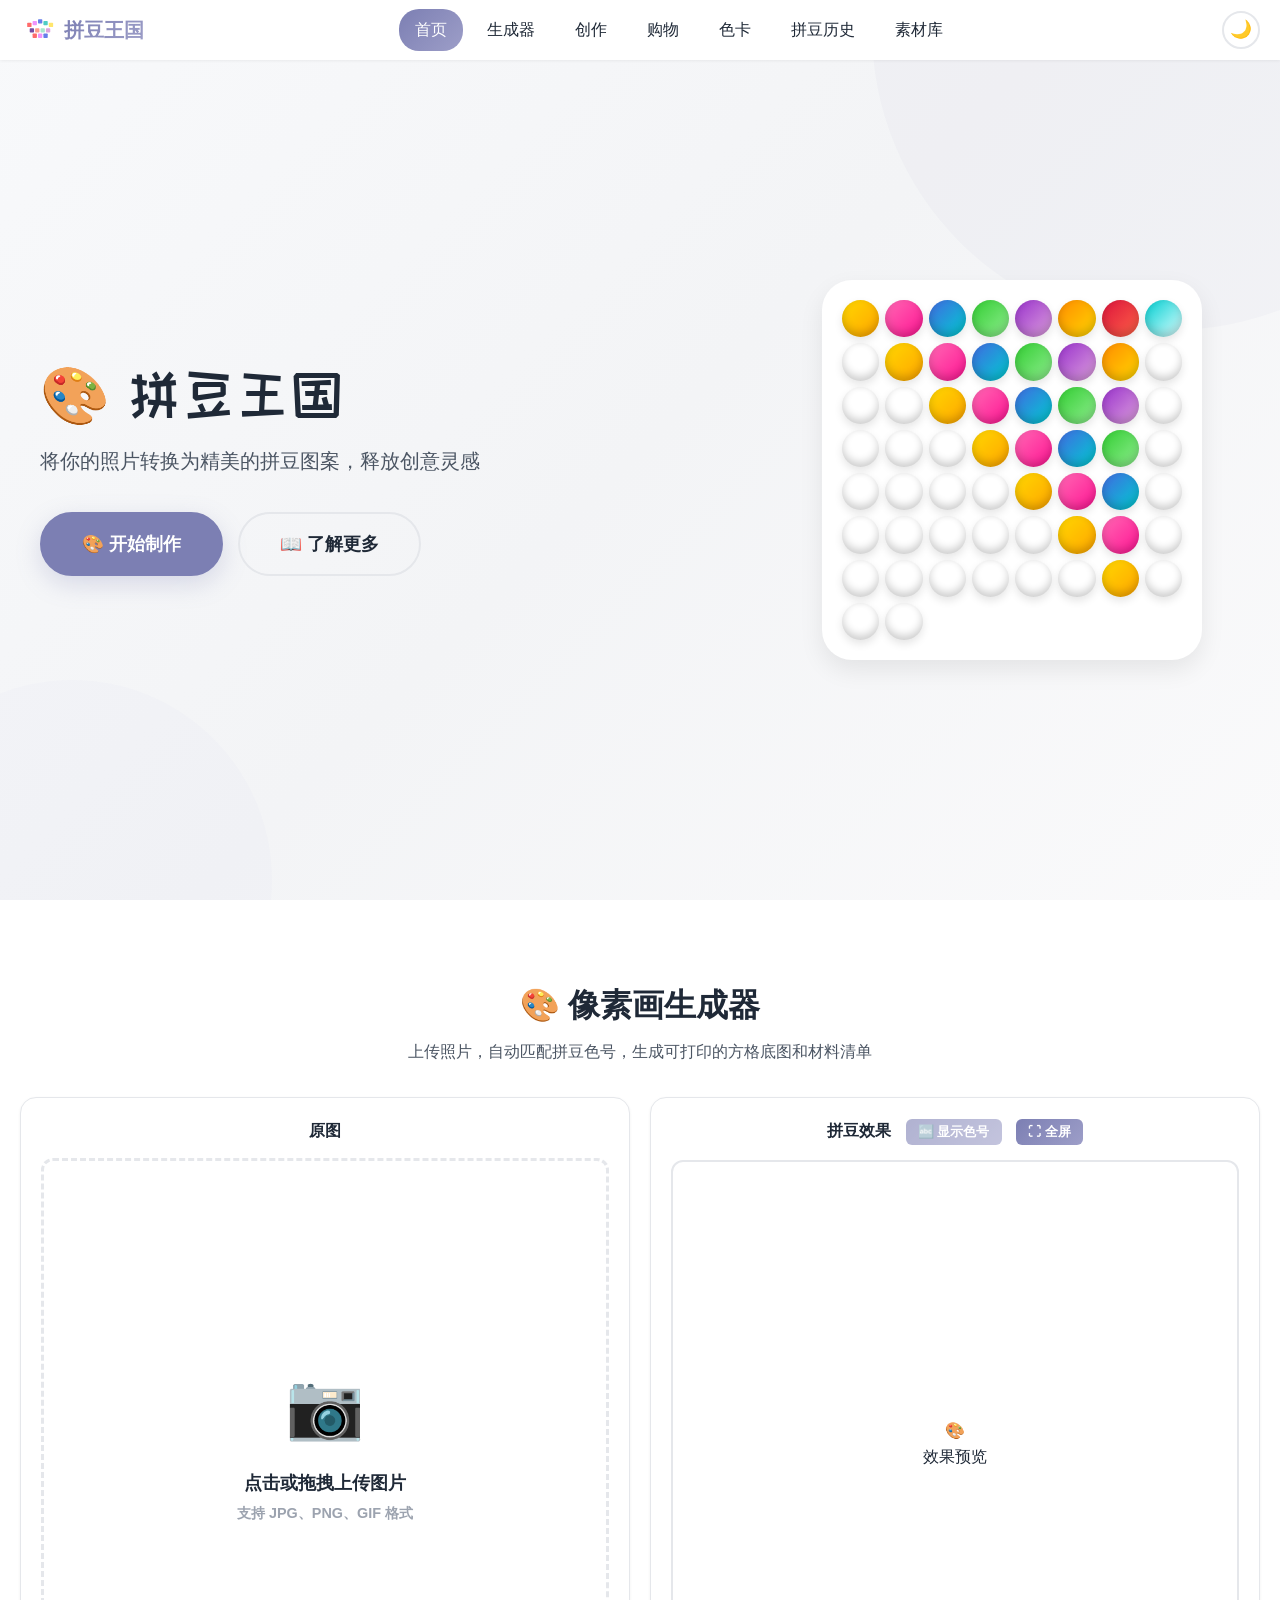
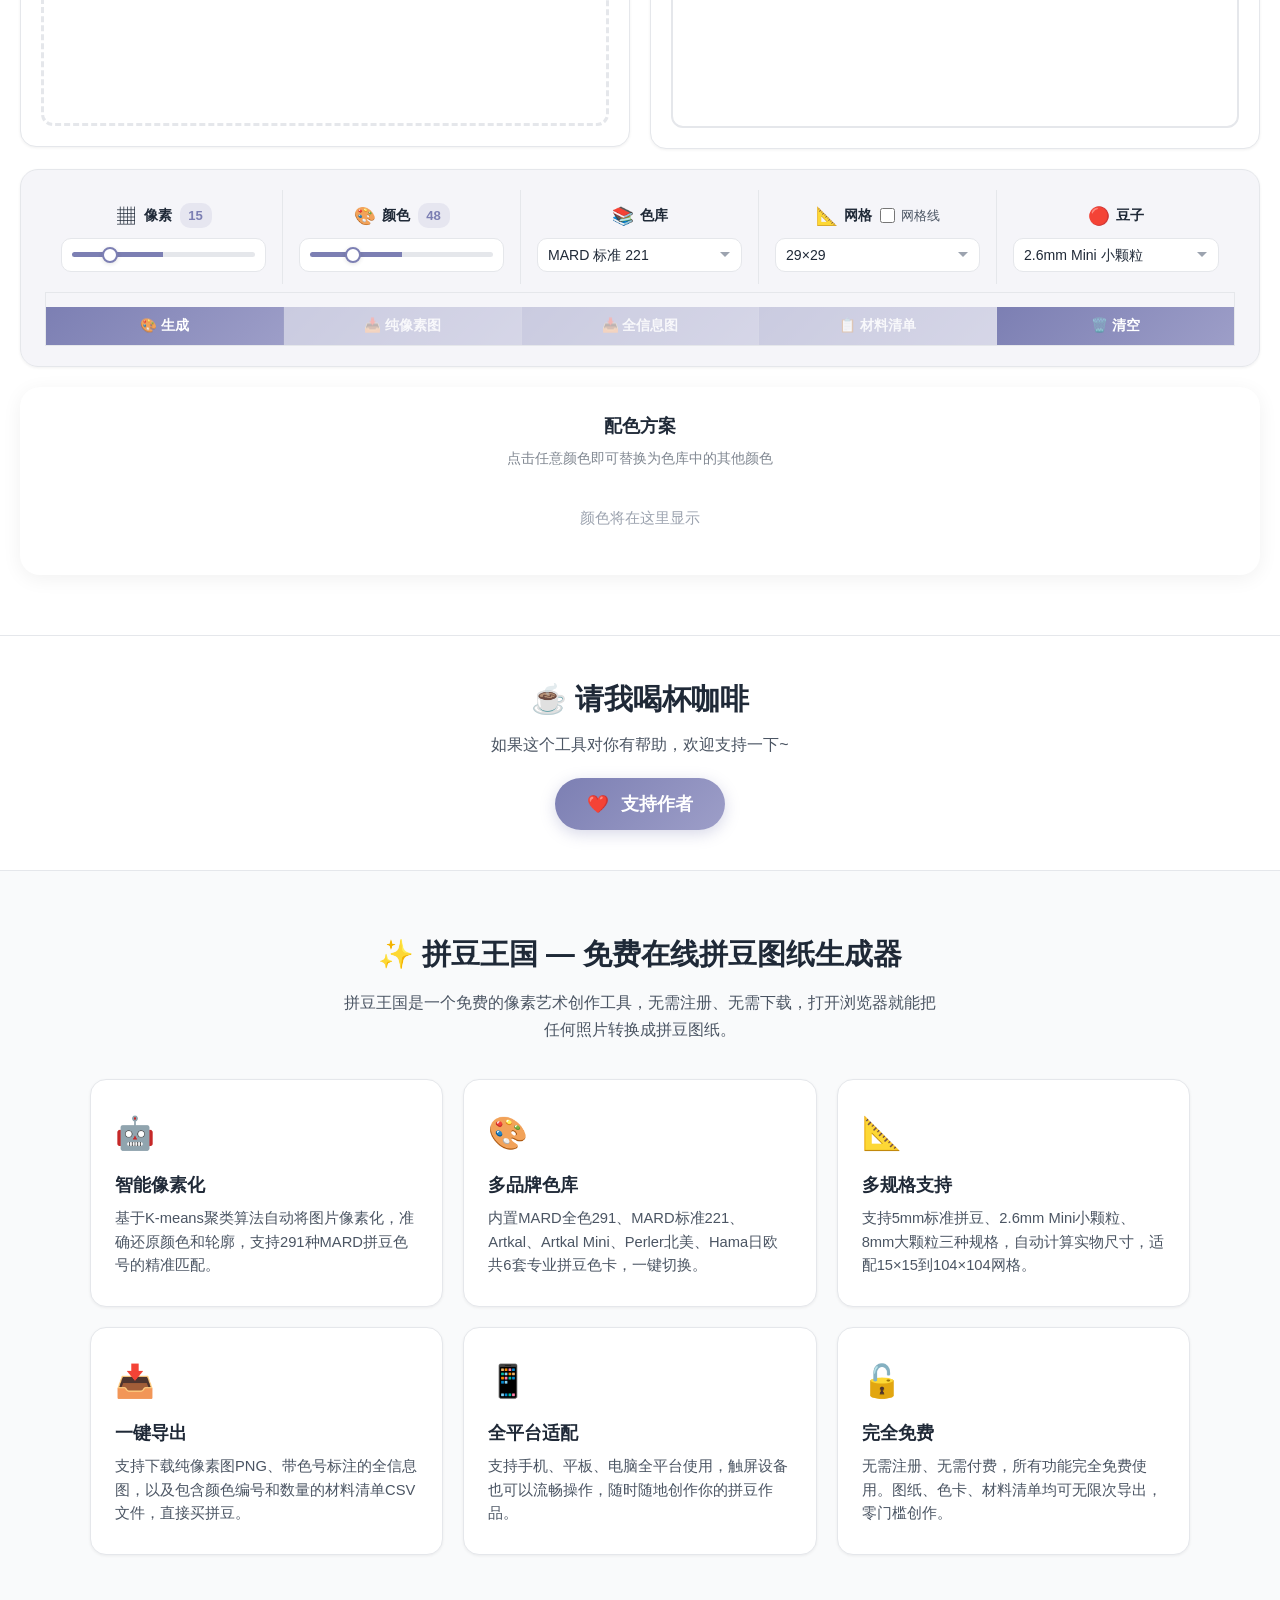
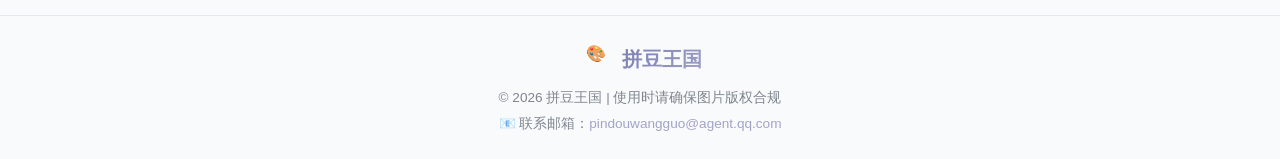
==== index.html @ 6c62b872 "fix: iOS 12 Safari兼容 - opacity 0.001 + aspect-ratio兜底优化" ====
<!DOCTYPE html>
<html lang="zh-CN">
<head>
    <meta charset="UTF-8">
    <meta name="viewport" content="width=device-width, initial-scale=1.0">
    
    <!-- SEO 基础标签 -->
    <title>拼豆王国 - 免费在线拼豆图纸生成器 | 照片转像素画 | 拼豆色卡匹配</title>
    <meta name="description" content="拼豆王国是免费的在线拼豆图纸生成工具，支持照片转像素画、图片像素化处理、MARD/Artkal/Perler/Hama多品牌色卡智能匹配、方格底图导出、材料清单CSV下载。无需注册，打开即用。">
    <meta name="keywords" content="拼豆, 拼豆图纸, 拼豆生成器, 照片转拼豆, 图片像素化, 像素画生成器, 像素艺术, perler beads, 拼豆色卡, 方格底图, 拼豆材料清单, 拼豆制作, 拼豆图案, 熨斗豆, 融合豆, MARD拼豆, Artkal, Hama, 在线像素画工具, 免费拼豆软件, 十字绣图纸生成, 马赛克图片处理">
    <meta name="author" content="拼豆王国">
    <meta name="robots" content="index, follow, max-image-preview:large, max-snippet:-1">
    <meta name="language" content="Chinese">
    <meta name="baidu-site-verification" content="">

    <!-- 移动端优化 -->
    <meta name="format-detection" content="telephone=no">
    <meta name="apple-mobile-web-app-capable" content="yes">
    <meta name="apple-mobile-web-app-title" content="拼豆王国">
    
    <!-- 主题色 -->
    <meta name="theme-color" content="#7C7FB3">

    <!-- DNS 预解析 & 预连接 —— 提速外部资源 -->
    <link rel="dns-prefetch" href="//hm.baidu.com">
    <link rel="preconnect" href="https://hm.baidu.com" crossorigin>
    
    <!-- 多语言标注 -->
    <link rel="alternate" hreflang="zh-CN" href="https://pindou.skin/">
    <link rel="alternate" hreflang="x-default" href="https://pindou.skin/">

    <!-- Sitemap -->
    <link rel="sitemap" type="application/xml" href="/sitemap.xml">
    
    <!-- 规范链接 -->
    <link rel="canonical" href="https://pindou.skin/">
    
    <!-- 网站图标 -->
    <link rel="shortcut icon" href="logo.svg" type="image/svg+xml">
    <link rel="icon" href="logo.svg" type="image/svg+xml">
    <link rel="apple-touch-icon" href="logo.svg">
    
    <!-- Open Graph 社交分享 -->
    <meta property="og:type" content="website">
    <meta property="og:title" content="拼豆王国 - 免费在线拼豆图纸生成器 | 照片转像素画">
    <meta property="og:description" content="上传照片自动匹配拼豆色号，生成方格底图和材料清单。支持MARD、Artkal、Perler、Hama多品牌色卡，完全免费。">
    <meta property="og:url" content="https://pindou.skin/">
    <meta property="og:site_name" content="拼豆王国">
    <meta property="og:locale" content="zh_CN">

    <!-- Twitter Card -->
    <meta name="twitter:card" content="summary_large_image">
    <meta name="twitter:title" content="拼豆王国 - 免费在线拼豆图纸生成器 | 照片转像素画">
    <meta name="twitter:description" content="上传照片自动匹配拼豆色号，生成方格底图和材料清单。支持MARD、Artkal、Perler、Hama多品牌色卡，完全免费。">
    
    <!-- 结构化数据 -->
    <script type="application/ld+json">
    {
        "@context": "https://schema.org",
        "@type": "WebApplication",
        "name": "拼豆王国",
        "description": "免费的像素艺术创作平台，支持图片上传、智能像素化处理、拼豆颜色调色板、方格底图生成。",
        "url": "https://pindou.skin/",
        "applicationCategory": "DesignApplication",
        "operatingSystem": "Any",
        "offers": {
            "@type": "Offer",
            "price": "0",
            "priceCurrency": "CNY"
        },
        "author": {
            "@type": "Organization",
            "name": "拼豆王国"
        },
        "featureList": [
            "智能图片像素化处理",
            "291色MARD拼豆色卡匹配",
            "方格底图一键生成",
            "多品牌色库支持（MARD、Artkal、Perler、Hama）",
            "材料清单CSV导出",
            "5mm / 2.6mm / 8mm 三种拼豆规格"
        ]
    }
    </script>
    <script type="application/ld+json">
    {
        "@context": "https://schema.org",
        "@type": "FAQPage",
        "mainEntity": [
            {
                "@type": "Question",
                "name": "拼豆是什么？",
                "acceptedAnswer": {
                    "@type": "Answer",
                    "text": "拼豆（Perler Beads）是一种创意手工玩具，将彩色塑料珠在模板上排列成图案，用熨斗加热使其融化粘合，冷却后即可完成作品。"
                }
            },
            {
                "@type": "Question",
                "name": "如何把照片转成拼豆图纸？",
                "acceptedAnswer": {
                    "@type": "Answer",
                    "text": "在拼豆王国上传你的图片，选择像素大小和颜色数量，系统会自动将图片像素化，并匹配到最接近的拼豆色号，生成可打印的方格底图和材料清单。"
                }
            },
            {
                "@type": "Question",
                "name": "支持哪些拼豆品牌？",
                "acceptedAnswer": {
                    "@type": "Answer",
                    "text": "拼豆王国支持 MARD 全色291、MARD 标准221、Artkal 色卡、Artkal Mini 小颗豆、Perler 北美色卡、Hama 日欧色卡共6套色库。"
                }
            },
            {
                "@type": "Question",
                "name": "拼豆王国收费吗？",
                "acceptedAnswer": {
                    "@type": "Answer",
                    "text": "完全免费。拼豆王国是一个免费在线工具，无需注册、无需下载，打开浏览器就能使用。"
                }
            },
            {
                "@type": "Question",
                "name": "MARD拼豆色卡有多少种颜色？",
                "acceptedAnswer": {
                    "@type": "Answer",
                    "text": "MARD全色系列包含291种颜色，是目前市面上颜色最丰富的拼豆品牌之一。拼豆王国支持MARD全色291色和标准221色的智能匹配。"
                }
            },
            {
                "@type": "Question",
                "name": "拼豆图纸怎么打印？",
                "acceptedAnswer": {
                    "@type": "Answer",
                    "text": "在拼豆王国生成图纸后，点击下载全信息图，即可获得带色号和方格线的可打印图纸，直接打印后对照制作。也可以下载CSV材料清单统计所需豆子数量。"
                }
            },
            {
                "@type": "Question",
                "name": "拼豆有哪些规格尺寸？",
                "acceptedAnswer": {
                    "@type": "Answer",
                    "text": "常见拼豆规格有5mm标准拼豆、2.6mm Mini小颗粒和8mm大颗粒三种。拼豆王国支持所有规格，并自动计算成品实物尺寸。"
                }
            }
        ]
    }
    </script>
    <script type="application/ld+json">
    {
        "@context": "https://schema.org",
        "@type": "HowTo",
        "name": "照片转拼豆图纸教程",
        "description": "三步把照片变成拼豆图纸",
        "step": [
            {
                "@type": "HowToStep",
                "name": "上传图片",
                "text": "点击上传区域或拖拽一张 JPG/PNG/GIF 图片到页面。"
            },
            {
                "@type": "HowToStep",
                "name": "调整参数",
                "text": "选择像素大小、颜色数量、网格尺寸和豆子规格，实时预览效果。"
            },
            {
                "@type": "HowToStep",
                "name": "下载图纸",
                "text": "点击生成图纸，下载纯像素图、全信息图或材料清单 CSV 文件。"
            }
        ]
    }
    </script>
    
    <link rel="stylesheet" href="style.css">

    <!-- 社交分享图 -->
    <meta property="og:image" content="https://pindou.skin/images/og-preview.png">
    <meta property="og:image:width" content="1200">
    <meta property="og:image:height" content="630">
    <meta name="twitter:image" content="https://pindou.skin/images/og-preview.png">

    <!-- 百度统计 -->
    <script>
    var _hmt = _hmt || [];
    (function() {
      var hm = document.createElement("script");
      hm.src = "https://hm.baidu.com/hm.js?d222a52a2278471724ac0e485cc182ec";
      var s = document.getElementsByTagName("script")[0];
      s.parentNode.insertBefore(hm, s);
    })();
    </script>
</head>
<body>
    <!-- 导航栏 (由 shared.js 注入) -->
    <div id="navbar-placeholder"></div>

    <div class="hero-section" id="home">
        <div class="hero-container">
            <div class="hero-text">
                <h1>🎨 拼豆王国</h1>
                <p>将你的照片转换为精美的拼豆图案，释放创意灵感</p>
                <div class="hero-buttons">
                    <a href="#generator" class="hero-btn-primary">🎨 开始制作</a>
                    <a href="about.html" class="hero-btn-secondary">📖 了解更多</a>
                </div>
            </div>
            <div class="hero-visual">
                <div class="bead-container">
                    <div class="bead bead-yellow"></div>
                    <div class="bead bead-pink"></div>
                    <div class="bead bead-blue"></div>
                    <div class="bead bead-green"></div>
                    <div class="bead bead-purple"></div>
                    <div class="bead bead-orange"></div>
                    <div class="bead bead-red"></div>
                    <div class="bead bead-cyan"></div>
                    <div class="bead bead-empty"></div>
                    <div class="bead bead-yellow"></div>
                    <div class="bead bead-pink"></div>
                    <div class="bead bead-blue"></div>
                    <div class="bead bead-green"></div>
                    <div class="bead bead-purple"></div>
                    <div class="bead bead-orange"></div>
                    <div class="bead bead-empty"></div>
                    <div class="bead bead-empty"></div>
                    <div class="bead bead-empty"></div>
                    <div class="bead bead-yellow"></div>
                    <div class="bead bead-pink"></div>
                    <div class="bead bead-blue"></div>
                    <div class="bead bead-green"></div>
                    <div class="bead bead-purple"></div>
                    <div class="bead bead-empty"></div>
                    <div class="bead bead-empty"></div>
                    <div class="bead bead-empty"></div>
                    <div class="bead bead-empty"></div>
                    <div class="bead bead-yellow"></div>
                    <div class="bead bead-pink"></div>
                    <div class="bead bead-blue"></div>
                    <div class="bead bead-green"></div>
                    <div class="bead bead-empty"></div>
                    <div class="bead bead-empty"></div>
                    <div class="bead bead-empty"></div>
                    <div class="bead bead-empty"></div>
                    <div class="bead bead-empty"></div>
                    <div class="bead bead-yellow"></div>
                    <div class="bead bead-pink"></div>
                    <div class="bead bead-blue"></div>
                    <div class="bead bead-empty"></div>
                    <div class="bead bead-empty"></div>
                    <div class="bead bead-empty"></div>
                    <div class="bead bead-empty"></div>
                    <div class="bead bead-empty"></div>
                    <div class="bead bead-empty"></div>
                    <div class="bead bead-yellow"></div>
                    <div class="bead bead-pink"></div>
                    <div class="bead bead-empty"></div>
                    <div class="bead bead-empty"></div>
                    <div class="bead bead-empty"></div>
                    <div class="bead bead-empty"></div>
                    <div class="bead bead-empty"></div>
                    <div class="bead bead-empty"></div>
                    <div class="bead bead-empty"></div>
                    <div class="bead bead-yellow"></div>
                    <div class="bead bead-empty"></div>
                    <div class="bead bead-empty"></div>
                    <div class="bead bead-empty"></div>
                </div>
            </div>
        </div>
    </div>

    <!-- SEO: 关键词密集型介绍段落 -->
    <section class="seo-intro" aria-label="拼豆王国介绍">
        <div class="content-wrapper">
            <p class="seo-text"><strong>拼豆王国</strong>是一个<strong>免费的在线拼豆图纸生成器</strong>，专为拼豆爱好者打造。上传任意照片，即可自动将图片转换为<strong>像素画</strong>，智能匹配 <strong>MARD 291色</strong>、<strong>Artkal</strong>、<strong>Perler</strong>、<strong>Hama</strong> 等主流<strong>拼豆色卡</strong>，生成可打印的<strong>方格底图</strong>和<strong>材料清单 CSV</strong>。支持 <strong>2.6mm Mini</strong>、<strong>5mm 标准</strong>、<strong>8mm 大颗粒</strong>三种拼豆规格，自动计算成品尺寸。无论是制作<strong>卡通图案</strong>、<strong>全家福像素画</strong>、<strong>宠物拼豆</strong>还是<strong>十字绣图纸</strong>，拼豆王国都能帮你轻松完成。完全免费，无需下载，打开浏览器就能用。</p>
        </div>
    </section>

    <main class="main-content" id="generator">
        <div class="content-wrapper">
            <h2 class="section-title">🎨 像素画生成器</h2>
            <p class="section-desc">上传照片，自动匹配拼豆色号，生成可打印的方格底图和材料清单</p>
            <div class="generator-grid">
                <!-- 预览区：原图上排左，拼豆效果上排右 -->
                <div class="preview-section">
                    <div class="preview-container">
                        <!-- 原图框：合并上传功能 -->
                        <div class="preview-box" id="originalBox">
                            <h3>原图</h3>
                            <div id="originalImage" class="image-container upload-target" role="button" tabindex="0" aria-label="点击或拖拽上传图片">
                                <input type="file" id="imageInput" accept="image/*" style="position: absolute; top: 0; left: 0; width: 100%; height: 100%; opacity: 0.001; font-size: 0; cursor: pointer; z-index: 3;">
                                <label for="imageInput" class="upload-prompt">
                                    <span class="upload-icon" aria-hidden="true">📷</span>
                                    <p>点击或拖拽上传图片</p>
                                    <p class="hint">支持 JPG、PNG、GIF 格式</p>
                                </label>
                                <button class="image-replace-btn" id="replaceImageBtn" title="更换图片" aria-label="更换图片">📷 更换图片</button>
                            </div>
                        </div>

                        <div class="preview-box pixel-box">
                            <h3>拼豆效果
                                <button class="fullscreen-title-btn" id="showLabelsBtn" title="显示/隐藏色号">🔤 显示色号</button>
                                <button class="fullscreen-title-btn" id="fullscreenTitleBtn" title="全屏查看" aria-label="全屏查看拼豆效果">⛶ 全屏</button>
                            </h3>
                            <div id="pixelatedImage" class="pixel-art-container">
                                <div class="placeholder">
                                    <span>🎨</span>
                                    <p>效果预览</p>
                                </div>
                            </div>
                        </div>
                    </div>
                </div>

                <!-- 工具栏：参数面板 + 操作按钮 -->
                <div class="toolbar-row">
                    <div class="controls-panel">
                        <div class="param-grid">
                            <!-- 像素 -->
                            <div class="param-item">
                                <div class="param-head">
                                    <span class="param-icon">▦</span>
                                    <label for="pixelSize">像素</label>
                                    <span class="param-badge" id="pixelSizeValue">15</span>
                                </div>
                                <div class="param-slider-wrap"><input type="range" id="pixelSize" min="1" max="80" value="15"></div>
                            </div>
                            <!-- 颜色 -->
                            <div class="param-item">
                                <div class="param-head">
                                    <span class="param-icon">🎨</span>
                                    <label for="colorCount">颜色</label>
                                    <span class="param-badge" id="colorCountValue">48</span>
                                </div>
                                <div class="param-slider-wrap"><input type="range" id="colorCount" min="2" max="291" value="48"></div>
                            </div>
                            <!-- 色库 -->
                            <div class="param-item">
                                <div class="param-head">
                                    <span class="param-icon">📚</span>
                                    <label for="paletteSelect">色库</label>
                                </div>
                                <select id="paletteSelect">
                                    <option value="mard291">MARD 全色 291</option>
                                    <option value="mard221" selected>MARD 标准 221</option>
                                    <option value="artkal">Artkal 色卡</option>
                                    <option value="artkalMini">Artkal Mini</option>
                                    <option value="perler">Perler 北美</option>
                                    <option value="hama">Hama 日欧</option>
                                </select>
                            </div>
                            <!-- 网格 -->
                            <div class="param-item">
                                <div class="param-head">
                                    <span class="param-icon">📐</span>
                                    <label for="gridSize">网格</label>
                                    <label class="checkbox-label">
                                        <input type="checkbox" id="showGrid">
                                        <span>网格线</span>
                                    </label>
                                </div>
                                <select id="gridSize">
                                    <option value="15x15">15×15</option>
                                    <option value="29x29" selected>29×29</option>
                                    <option value="32x32">32×32</option>
                                    <option value="58x58">58×58</option>
                                    <option value="64x64">64×64</option>
                                    <option value="87x58">87×58</option>
                                    <option value="104x104">104×104</option>
                                    <option value="custom">自定义</option>
                                </select>
                                <span id="customGrid" style="display:none;">
                                    <input type="number" id="gridWidth" min="5" max="200" value="29">
                                    <span class="param-times">×</span>
                                    <input type="number" id="gridHeight" min="5" max="200" value="29">
                                </span>
                            </div>
                            <!-- 豆子 -->
                            <div class="param-item">
                                <div class="param-head">
                                    <span class="param-icon">🔴</span>
                                    <label for="beadSize">豆子</label>
                                    <span class="param-badge param-badge-sm" id="physicalSize" style="display:none;"></span>
                                </div>
                                <select id="beadSize">
                                    <option value="5">5mm 标准拼豆</option>
                                    <option value="2.6" selected>2.6mm Mini 小颗粒</option>
                                    <option value="8">8mm 大颗粒</option>
                                </select>
                            </div>
                        </div>
                        <div class="export-group">
                            <button id="generateBtn" class="btn-export">🎨 生成</button>
                            <button id="downloadPureBtn" class="btn-export" disabled>📥 纯像素图</button>
                            <button id="downloadFullBtn" class="btn-export" disabled>📥 全信息图</button>
                            <button id="exportCsvBtn" class="btn-export" disabled>📋 材料清单</button>
                            <button id="clearBtn" class="btn-export">🗑️ 清空</button>
                        </div>
                    </div>
                </div>

                <div class="color-palette-section">
                    <h3>配色方案</h3>
                    <p class="palette-hint">点击任意颜色即可替换为色库中的其他颜色</p>
                    <div id="colorPalette" class="color-palette">
                        <p class="placeholder">颜色将在这里显示</p>
                    </div>
                </div>

                <div class="stats-section" id="statsSection">
                    <div class="stats-grid">
                        <div class="stat-item">
                            <span class="stat-icon">🧮</span>
                            <span class="stat-label">总拼豆</span>
                            <span class="stat-value" id="totalBeads">0</span>
                        </div>
                        <div class="stat-item">
                            <span class="stat-icon">🎨</span>
                            <span class="stat-label">颜色</span>
                            <span class="stat-value" id="colorCountUsed">0</span>
                        </div>
                        <div class="stat-item">
                            <span class="stat-icon">📐</span>
                            <span class="stat-label">网格</span>
                            <span class="stat-value" id="gridDimensions">0×0</span>
                        </div>
                        <div class="stat-item">
                            <span class="stat-icon">📏</span>
                            <span class="stat-label">实物</span>
                            <span class="stat-value" id="physicalDimensions">—</span>
                        </div>
                    </div>
                </div>
            </div>
        </div>
    </main>

    <!-- 捐赠卡片 -->
    <section class="donate-section" id="donate">
        <div class="donate-container">
            <h2>☕ 请我喝杯咖啡</h2>
            <p>如果这个工具对你有帮助，欢迎支持一下~</p>
            <button id="donateBtn" class="donate-btn">
                <span>❤️</span> 支持作者
            </button>
        </div>
    </section>

    <!-- 赞赏弹窗 -->
    <div class="modal" id="donateModal">
        <div class="donate-modal">
            <span class="modal-close" id="donateClose">&times;</span>
            <h2>☕ 请我喝杯咖啡</h2>
            <p>感谢你的支持 💛</p>
            <div class="donate-qrcode">
                <img src="images/wechat_donate.png" alt="微信赞赏码">
            </div>
            <p class="donate-tip">用微信扫一扫即可赞赏</p>
        </div>
    </div>

    <!-- 功能特色 -->
    <section class="features-section">
        <div class="features-container">
            <h2>✨ 拼豆王国 — 免费在线拼豆图纸生成器</h2>
            <p>拼豆王国是一个免费的像素艺术创作工具，无需注册、无需下载，打开浏览器就能把任何照片转换成拼豆图纸。</p>
            <div class="features-grid">
                <div class="feature-card">
                    <span class="feature-icon">🤖</span>
                    <h3>智能像素化</h3>
                    <p>基于K-means聚类算法自动将图片像素化，准确还原颜色和轮廓，支持291种MARD拼豆色号的精准匹配。</p>
                </div>
                <div class="feature-card">
                    <span class="feature-icon">🎨</span>
                    <h3>多品牌色库</h3>
                    <p>内置MARD全色291、MARD标准221、Artkal、Artkal Mini、Perler北美、Hama日欧共6套专业拼豆色卡，一键切换。</p>
                </div>
                <div class="feature-card">
                    <span class="feature-icon">📐</span>
                    <h3>多规格支持</h3>
                    <p>支持5mm标准拼豆、2.6mm Mini小颗粒、8mm大颗粒三种规格，自动计算实物尺寸，适配15×15到104×104网格。</p>
                </div>
                <div class="feature-card">
                    <span class="feature-icon">📥</span>
                    <h3>一键导出</h3>
                    <p>支持下载纯像素图PNG、带色号标注的全信息图，以及包含颜色编号和数量的材料清单CSV文件，直接买拼豆。</p>
                </div>
                <div class="feature-card">
                    <span class="feature-icon">📱</span>
                    <h3>全平台适配</h3>
                    <p>支持手机、平板、电脑全平台使用，触屏设备也可以流畅操作，随时随地创作你的拼豆作品。</p>
                </div>
                <div class="feature-card">
                    <span class="feature-icon">🔓</span>
                    <h3>完全免费</h3>
                    <p>无需注册、无需付费，所有功能完全免费使用。图纸、色卡、材料清单均可无限次导出，零门槛创作。</p>
                </div>
            </div>
        </div>
    </section>

    <!-- 页脚 (由 shared.js 注入) -->
    <div id="footer-placeholder"></div>

    <div id="toast" style="display: none;">消息提示</div>

    <script src="shared.js" defer></script>
    <script src="colors.js" defer></script>
    <script src="script.js" defer></script>
</body>
</html>
---- style.css ----
@import url('https://fonts.googleapis.com/css2?family=ZCOOL+KuaiLe&display=swap');

* {
    margin: 0;
    padding: 0;
    box-sizing: border-box;
}

:root {
    /* ── 雾石灰 · Violet-Gray 极简配色 ── */
    --primary-color: #7C7FB3;
    --primary-rgb: 124, 127, 179;
    --primary-hover: #6A6D9E;
    --secondary-color: #9D9EC8;
    --secondary-rgb: 157, 158, 200;
    --accent-color: #8BA89A;
    --accent-rgb: 139, 168, 154;

    --bg-gradient: linear-gradient(135deg, #7C7FB3 0%, #9D9EC8 100%);
    --primary-gradient: linear-gradient(135deg, #F8F9FB 0%, #F3F4F6 50%, #FAFAFB 100%);
    --secondary-gradient: linear-gradient(135deg, #F3F4F6 0%, #FAFAFB 100%);

    /* ── 文字色 ── */
    --text-dark: #1F2937;
    --text-light: #4B5563;
    --text-muted: #9CA3AF;

    /* ── 背景色 ── */
    --bg-light: #FFFFFF;
    --bg-white: #FFFFFF;
    --bg-color: #FFFFFF;
    --card-bg: #FFFFFF;
    --border-color: #E5E7EB;

    /* ── 阴影 ── */
    --shadow-sm: 0 1px 3px rgba(0, 0, 0, 0.06);
    --shadow-md: 0 4px 12px rgba(0, 0, 0, 0.06);
    --shadow-lg: 0 10px 25px rgba(0, 0, 0, 0.08);

    --border-radius: 16px;

    /* ── 导航栏 & 浮动层 ── */
    --navbar-bg: rgba(255, 255, 255, 0.95);
    --navbar-bg-solid: #FFFFFF;
    --overlay-bg: rgba(0, 0, 0, 0.5);

    /* ── 输入框 ── */
    --input-bg: #FFFFFF;
    --input-border: #E5E7EB;

    /* ── 渐变上的文字 ── */
    --text-on-gradient: #ffffff;

    /* ── 功能色 ── */
    --danger-color: #EF4444;
    --danger-hover: #DC2626;
    --accent-red: #EF4444;
    --accent-red-rgb: 239, 68, 68;
    --accent-gold: #fbbf24;
    --accent-teal: #14B8A6;

    /* ── 额外背景 & 边框 ── */
    --bg-subtle: #F9FAFB;
    --bg-cream: #F9FAFB;
    --bg-cream-dark: #F3F4F6;
    --bg-upload-left: #F3F4F6;
    --border-light: #E5E7EB;
    --border-light2: #D1D5DB;
}

/* ==================== 暗色模式 ==================== */
[data-theme="dark"] {
    --primary-color: #A5A8CE;
    --primary-rgb: 165, 168, 206;
    --primary-hover: #B8BAE0;
    --secondary-color: #C0C2E0;
    --secondary-rgb: 192, 194, 224;
    --accent-color: #7DAF9A;
    --accent-rgb: 125, 175, 154;

    --bg-gradient: linear-gradient(135deg, #7C7FB3 0%, #9D9EC8 100%);
    --primary-gradient: linear-gradient(135deg, #1a1a2a 0%, #1e1e2e 50%, #1b1b2a 100%);
    --secondary-gradient: linear-gradient(135deg, #1e1e2e 0%, #1b1b2a 100%);

    --text-dark: #e0e0f0;
    --text-light: #b0b0c8;
    --text-muted: #7a7a96;

    --bg-light: #1a1a2e;
    --bg-white: #242444;
    --bg-color: #16162a;
    --card-bg: #242444;
    --border-color: #32325a;

    --shadow-sm: 0 2px 8px rgba(0, 0, 0, 0.3);
    --shadow-md: 0 4px 16px rgba(0, 0, 0, 0.4);
    --shadow-lg: 0 10px 30px rgba(0, 0, 0, 0.5);

    --navbar-bg: rgba(22, 22, 42, 0.95);
    --navbar-bg-solid: #16162a;
    --overlay-bg: rgba(0, 0, 0, 0.8);

    --input-bg: #2a2a4a;
    --input-border: #3a3a5a;

    --text-on-gradient: #ffffff;

    /* ── 功能色 ── */
    --danger-color: #ff6b6b;
    --danger-hover: #e05555;
    --accent-red: #ff6b6b;
    --accent-red-rgb: 255, 107, 107;
    --accent-gold: #fbbf24;
    --accent-teal: #4ecdc4;

    /* ── 额外背景 & 边框 ── */
    --bg-subtle: #1e1e3a;
    --bg-cream: #2a2a44;
    --bg-cream-dark: #22223a;
    --bg-upload-left: #22223a;
    --border-light: #32325a;
    --border-light2: #3a3a5a;
}

html {
    font-size: 16px;
    scroll-behavior: smooth;
    height: 100%;
}

body {
    font-family: -apple-system, BlinkMacSystemFont, 'Segoe UI', Roboto, 'Helvetica Neue', 'PingFang SC', 'Hiragino Sans GB', 'Microsoft YaHei', Arial, sans-serif;
    background: var(--bg-light);
    min-height: 100vh;
    height: 100%;
    color: var(--text-dark);
    line-height: 1.6;
}

/* ==================== Navbar ==================== */

.navbar {
    position: fixed;
    top: 0;
    left: 0;
    right: 0;
    background: var(--navbar-bg);
    -webkit-backdrop-filter: blur(10px);
    backdrop-filter: blur(10px);
    box-shadow: var(--shadow-sm);
    z-index: 1000;
}

.nav-container {
    max-width: 1400px;
    margin: 0 auto;
    padding: 0 20px;
    display: flex;
    justify-content: space-between;
    align-items: center;
    height: 60px;
}

.nav-brand {
    display: flex;
    align-items: center;
    gap: 8px;
}

.brand-icon {
    width: 36px;
    height: 36px;
}

.brand-link {
    text-decoration: none;
    display: flex;
    align-items: center;
    gap: 8px;
    transition: transform 0.2s ease;
}

.brand-link:hover {
    transform: scale(1.02);
}

.brand-text {
    font-size: 1.25rem;
    font-weight: 700;
    background: var(--bg-gradient);
    -webkit-background-clip: text;
    -webkit-text-fill-color: transparent;
    background-clip: text;
}

.nav-menu {
    display: flex;
    gap: 8px;
}

.nav-link {
    text-decoration: none;
    color: var(--text-dark);
    font-weight: 500;
    padding: 8px 16px;
    border-radius: 20px;
    transition: all 0.2s ease;
}

.nav-link:hover,
.nav-link.active {
    background: var(--bg-gradient);
    color: var(--text-on-gradient);
}

.nav-toggle {
    display: none;
    flex-direction: column;
    gap: 5px;
    background: none;
    border: none;
    cursor: pointer;
    padding: 12px;
    touch-action: manipulation;
    -webkit-tap-highlight-color: transparent;
}

.nav-toggle span {
    width: 25px;
    height: 3px;
    background: var(--text-dark);
    border-radius: 3px;
    transition: all 0.3s ease;
}

/* ==================== Theme Toggle ==================== */

.theme-toggle {
    background: none;
    border: 2px solid var(--border-color);
    border-radius: 50%;
    width: 38px;
    height: 38px;
    cursor: pointer;
    font-size: 1.1rem;
    display: flex;
    align-items: center;
    justify-content: center;
    transition: all 0.25s ease;
    margin-left: 8px;
    flex-shrink: 0;
    padding: 0;
    line-height: 1;
    -webkit-tap-highlight-color: transparent;
}

.theme-toggle:hover {
    border-color: var(--primary-color);
    background: rgba(var(--primary-rgb), 0.1);
    transform: rotate(15deg);
}

.theme-toggle:active {
    transform: rotate(45deg) scale(0.92);
}

/* Nudge the toggle left of the hamburger on mobile */
@media (max-width: 900px) {
    .theme-toggle {
        position: absolute;
        right: 60px;
        top: 50%;
        transform: translateY(-50%);
        margin-left: 0;
        width: 34px;
        height: 34px;
        font-size: 1rem;
    }
    .theme-toggle:hover {
        transform: translateY(-50%) rotate(15deg);
    }
    .theme-toggle:active {
        transform: translateY(-50%) rotate(45deg) scale(0.92);
    }
}

/* ==================== Generator - Main Content ==================== */

.main-content {
    padding: 80px 20px 60px;
}

.content-wrapper {
    max-width: 1400px;
    margin: 0 auto;
}

.generator-grid {
    display: flex;
    flex-direction: column;
    gap: 20px;
}

/* ==================== 原图框：合并上传功能 ==================== */

/* 空态：显示上传提示，虚线边框 */
.image-container.upload-target {
    border: 3px dashed var(--border-color);
    cursor: pointer;
    position: relative;
}

.image-container.upload-target:hover {
    border-color: var(--primary-color);
    background: rgba(var(--primary-rgb), 0.04);
}

.image-container.upload-target.dragover {
    border-color: var(--secondary-color);
    background: rgba(var(--secondary-rgb), 0.06);
    transform: scale(1.02);
}

/* 上传提示（空态显示） */
.upload-prompt {
    display: flex;
    flex-direction: column;
    align-items: center;
    justify-content: center;
    text-align: center;
    cursor: pointer;
    width: 100%;
    height: 100%;
}

.upload-prompt p {
    color: var(--text-dark);
    font-size: 1.1rem;
    font-weight: 600;
    margin-bottom: 5px;
}

.upload-prompt .hint {
    color: var(--text-muted);
    font-size: 0.9rem;
}

.upload-icon {
    font-size: 4rem;
    margin-bottom: 12px;
}

/* 已加载图片时：隐藏上传提示 */
.image-container.has-image .upload-prompt {
    display: none;
}

/* 已加载图片时：恢复正常边框，file input 不拦截点击 */
.image-container.has-image {
    border: 2px solid var(--border-color);
    cursor: default;
}

.image-container.has-image > input[type="file"] {
    pointer-events: none;
}

.image-container.has-image:hover {
    border-color: var(--primary-color);
}

/* 更换图片按钮（hover 时显示） */
.image-replace-btn {
    display: none;
    position: absolute;
    bottom: 10px;
    right: 10px;
    padding: 6px 14px;
    background: rgba(0, 0, 0, 0.65);
    color: #fff;
    border: none;
    border-radius: 20px;
    font-size: 0.9rem;
    cursor: pointer;
    backdrop-filter: blur(6px);
    transition: all 0.25s ease;
    z-index: 2;
}

.image-container.has-image:hover .image-replace-btn {
    display: inline-flex;
    align-items: center;
    gap: 4px;
}

.image-replace-btn:hover {
    background: rgba(0, 0, 0, 0.82);
    transform: scale(1.05);
}

.crop-section {
    margin-top: 15px;
    background: var(--card-bg);
    border-radius: 16px;
    padding: 15px;
    box-shadow: var(--shadow-sm);
}

.crop-section h3 {
    text-align: center;
    margin-bottom: 15px;
    color: var(--text-dark);
    font-size: 1rem;
    font-weight: 700;
}

.crop-container {
    max-width: 100%;
    overflow: hidden;
    border-radius: 12px;
    background: var(--bg-light);
    margin-bottom: 15px;
}

#cropCanvas {
    width: 100%;
    max-height: 280px;
    display: block;
}

.crop-controls {
    display: flex;
    gap: 10px;
    justify-content: center;
    margin-bottom: 12px;
}

.crop-ratio {
    display: flex;
    justify-content: center;
    align-items: center;
    gap: 8px;
    flex-wrap: wrap;
}

.crop-ratio span {
    color: var(--text-dark);
    font-weight: 600;
    font-size: 0.95rem;
}

.ratio-btn {
    padding: 8px 16px;
    border: 2px solid var(--border-color);
    background: var(--card-bg);
    border-radius: 20px;
    cursor: pointer;
    font-weight: 600;
    font-size: 0.9rem;
    transition: all 0.25s ease;
    min-width: 50px;
    text-align: center;
}

.ratio-btn:hover {
    border-color: var(--primary-color);
    color: var(--primary-color);
    background: rgba(var(--primary-rgb), 0.05);
}

.ratio-btn.active {
    background: var(--bg-gradient);
    border-color: var(--primary-color);
    color: var(--text-on-gradient);
    box-shadow: 0 4px 12px rgba(var(--primary-rgb), 0.3);
}

/* ==================== 参数控制面板 ==================== */

.controls-panel {
    background: rgba(var(--primary-rgb), 0.08);
    border-radius: 18px;
    padding: 20px 24px;
    box-shadow: var(--shadow-sm);
    border: 1px solid var(--border-color);
}

[data-theme="dark"] .controls-panel {
    background: rgba(var(--primary-rgb), 0.10);
}

.param-grid {
    display: grid;
    grid-template-columns: repeat(5, 1fr);
    gap: 0;
}

.param-item {
    display: flex;
    flex-direction: column;
    align-items: center;
    text-align: center;
    gap: 8px;
    padding: 12px 16px;
    border-right: 1px solid var(--border-color);
}

.param-item:last-child {
    border-right: none;
}

.param-slider-wrap {
    display: flex;
    align-items: center;
    width: 100%;
    min-height: 34px;
    padding: 0 10px;
    border: 1.5px solid var(--border-color);
    border-radius: 10px;
    background: var(--input-bg);
}

.param-head {
    display: flex;
    align-items: center;
    gap: 8px;
}

.param-icon {
    font-size: 1.1rem;
    width: 20px;
    text-align: center;
    flex-shrink: 0;
}

.param-head > label:not(.checkbox-label) {
    font-weight: 600;
    color: var(--text-dark);
    font-size: 0.9rem;
    flex: 1;
}

.param-badge {
    background: rgba(var(--primary-rgb), 0.12);
    color: var(--primary-color);
    font-weight: 700;
    font-size: 0.82rem;
    padding: 2px 8px;
    border-radius: 10px;
    min-width: 32px;
    text-align: center;
}

.param-badge-sm {
    font-size: 0.75rem;
    padding: 1px 7px;
}

.param-item input[type="range"] {
    width: 100%;
    height: 5px;
    margin: auto 0;
    border-radius: 3px;
    background: linear-gradient(to right, var(--primary-color) var(--pct, 50%), var(--border-color) var(--pct, 50%));
    outline: none;
    -webkit-appearance: none;
    appearance: none;
    cursor: pointer;
    flex-shrink: 0;
}

.param-item input[type="range"]::-webkit-slider-thumb {
    -webkit-appearance: none;
    appearance: none;
    width: 16px;
    height: 16px;
    border-radius: 50%;
    background: #fff;
    border: 2px solid var(--primary-color);
    cursor: pointer;
    box-shadow: 0 1px 4px rgba(0,0,0,0.12);
    transition: all 0.15s ease;
}

.param-item input[type="range"]::-webkit-slider-thumb:hover {
    transform: scale(1.2);
    box-shadow: 0 2px 8px rgba(var(--primary-rgb), 0.3);
}

.param-item input[type="range"]::-moz-range-thumb {
    width: 16px;
    height: 16px;
    border-radius: 50%;
    background: #fff;
    border: 2px solid var(--primary-color);
    cursor: pointer;
    box-shadow: 0 1px 4px rgba(0,0,0,0.12);
}

.param-item select {
    width: 100%;
    padding: 8px 10px;
    border: 1.5px solid var(--border-color);
    border-radius: 10px;
    font-size: 0.88rem;
    cursor: pointer;
    background: var(--input-bg);
    color: var(--text-dark);
    transition: border-color 0.2s;
    -webkit-appearance: none;
    appearance: none;
    background-image: url("data:image/svg+xml,%3Csvg xmlns='http://www.w3.org/2000/svg' width='12' height='12' viewBox='0 0 12 12'%3E%3Cpath fill='%239CA3AF' d='M6 8L1 3h10z'/%3E%3C/svg%3E");
    background-repeat: no-repeat;
    background-position: right 10px center;
    padding-right: 30px;
}

.param-item select:focus {
    outline: none;
    border-color: var(--primary-color);
}

.param-item input[type="number"] {
    width: 52px;
    padding: 7px 4px;
    border: 1.5px solid var(--border-color);
    border-radius: 8px;
    background: var(--input-bg);
    color: var(--text-dark);
    font-size: 0.88rem;
    text-align: center;
    transition: border-color 0.2s;
}

.param-item input[type="number"]:focus {
    outline: none;
    border-color: var(--primary-color);
}

.param-row {
    display: flex;
    align-items: center;
    gap: 6px;
}

.param-times {
    color: var(--text-muted);
    font-weight: 600;
    font-size: 0.9rem;
}

.checkbox-label {
    display: inline-flex;
    align-items: center;
    gap: 6px;
    cursor: pointer;
    user-select: none;
    font-size: 0.82rem;
    color: var(--text-light);
}

.checkbox-label input[type="checkbox"] {
    width: 15px;
    height: 15px;
    accent-color: var(--primary-color);
    cursor: pointer;
}

/* ==================== 工具栏行：控制栏 + 操作按钮同行 ==================== */

.toolbar-row {
    display: flex;
    flex-direction: column;
    gap: 16px;
}

.preview-container {
    display: grid;
    grid-template-columns: 1fr 1fr;
    gap: 20px;
    align-items: start;
}

.preview-box {
    background: var(--card-bg);
    border-radius: 16px;
    padding: 20px;
    text-align: center;
    box-shadow: var(--shadow-sm);
    transition: all 0.3s ease;
    border: 1px solid var(--border-color);
}

.preview-box:hover {
    box-shadow: var(--shadow-md);
    transform: translateY(-2px);
}

.preview-box h3 {
    color: var(--text-dark);
    margin-bottom: 15px;
    font-size: 1rem;
    font-weight: 700;
}

.image-container {
    position: relative;
    width: 100%;
    min-height: 260px;
    aspect-ratio: 1;
    border: 2px solid var(--border-color);
    border-radius: 12px;
    background: var(--bg-light);
    display: flex;
    align-items: center;
    justify-content: center;
    overflow: hidden;
    transition: all 0.3s ease;
}

@supports (aspect-ratio: 1) {
    .image-container {
        min-height: 0;
    }
}

.pixel-box {
    flex-shrink: 0;
}

.pixel-art-container {
    width: 100%;
    aspect-ratio: 1;
    border: 2px solid var(--border-color);
    border-radius: 12px;
    background: var(--bg-light);
    display: flex;
    align-items: center;
    justify-content: center;
    overflow: auto;
    transition: all 0.3s ease;
}

.pixel-art-container canvas {
    image-rendering: pixelated;
    image-rendering: crisp-edges;
}

.image-container:hover {
    border-color: var(--primary-color);
}

.image-container img {
    max-width: 100%;
    max-height: 100%;
    object-fit: contain;
}

.image-container .placeholder {
    text-align: center;
    color: var(--text-muted);
}

.image-container .placeholder span {
    font-size: 3rem;
    display: block;
    margin-bottom: 8px;
}

#pixelatedCanvas {
    image-rendering: pixelated;
    image-rendering: crisp-edges;
}

/* ===== Fullscreen title button (在「拼豆效果」标题旁) ===== */
.fullscreen-title-btn {
    display: inline-flex;
    align-items: center;
    gap: 4px;
    margin-left: 10px;
    padding: 4px 12px;
    border: none;
    border-radius: 6px;
    background: var(--bg-gradient);
    color: var(--text-on-gradient);
    font-size: 13px;
    font-weight: 600;
    cursor: pointer;
    vertical-align: middle;
    transition: all 0.2s ease;
    font-family: inherit;
}
.fullscreen-title-btn:hover {
    transform: translateY(-1px);
    box-shadow: 0 3px 10px rgba(var(--primary-rgb), 0.35);
}

/* ===== Fullscreen color navigation bar (底部逐色导航) ===== */
.fs-color-bar {
    display: none;
    position: absolute;
    bottom: 0;
    left: 0;
    right: 0;
    height: 56px;
    background: rgba(0, 0, 0, 0.75);
    backdrop-filter: blur(12px);
    -webkit-backdrop-filter: blur(12px);
    align-items: center;
    justify-content: center;
    gap: 10px;
    padding: 0 16px;
    z-index: 20;
    box-sizing: border-box;
}

.pixel-canvas-wrapper:fullscreen .fs-color-bar,
.pixel-canvas-wrapper:-webkit-full-screen .fs-color-bar {
    display: flex;
}

.fs-btn {
    background: rgba(255, 255, 255, 0.12);
    border: none;
    color: var(--text-on-gradient);
    border-radius: 8px;
    cursor: pointer;
    font-size: 15px;
    padding: 8px 14px;
    transition: background 0.2s;
    font-family: inherit;
    display: flex;
    align-items: center;
    justify-content: center;
    min-width: 40px;
    min-height: 40px;
}
.fs-btn:hover { background: rgba(255, 255, 255, 0.22); }
.fs-btn:disabled { opacity: 0.3; cursor: default; }

.fs-color-info {
    display: flex;
    align-items: center;
    gap: 10px;
    min-width: 160px;
    justify-content: center;
}

.fs-color-dot {
    display: inline-block;
    width: 28px;
    height: 28px;
    border-radius: 6px;
    border: 2px solid rgba(255, 255, 255, 0.5);
    flex-shrink: 0;
    transition: all 0.2s;
}

.fs-color-label {
    color: var(--text-on-gradient);
    font-size: 14px;
    font-weight: 600;
    white-space: nowrap;
}

.fs-all {
    background: rgba(255, 255, 255, 0.18);
    font-size: 13px;
    font-weight: 600;
    padding: 8px 16px;
}
.fs-all:hover { background: rgba(255, 255, 255, 0.3); }

.fs-color-index {
    color: rgba(255, 255, 255, 0.5);
    font-size: 12px;
    font-weight: 500;
    min-width: 40px;
    text-align: center;
}

/* 全屏退出按钮 — 右上角浮动 */
.fs-exit {
    display: none;
    position: absolute;
    top: 12px;
    right: 12px;
    z-index: 30;
    background: rgba(0, 0, 0, 0.5);
    border: 1px solid rgba(255, 255, 255, 0.2);
    color: var(--text-on-gradient);
    border-radius: 8px;
    cursor: pointer;
    font-size: 20px;
    font-weight: 600;
    padding: 6px 14px;
    transition: all 0.2s;
    font-family: inherit;
    line-height: 1;
    min-width: 40px;
    min-height: 40px;
    align-items: center;
    justify-content: center;
}
.pixel-canvas-wrapper:fullscreen .fs-exit,
.pixel-canvas-wrapper:-webkit-full-screen .fs-exit {
    display: flex;
}
.fs-exit:hover {
    background: rgba(244, 160, 184, 0.7);
    border-color: rgba(244, 160, 184, 0.9);
    transform: scale(1.05);
}

/* Tablet / touch: larger buttons */
@media (hover: none) and (pointer: coarse) {
    .fs-color-bar { height: 64px; gap: 8px; padding: 0 12px; }
    .fs-btn { font-size: 18px; min-width: 48px; min-height: 48px; padding: 10px; }
    .fs-color-dot { width: 32px; height: 32px; }
    .fs-color-label { font-size: 15px; }
    .fs-all { font-size: 14px; padding: 10px 18px; }
    .fs-exit { top: 8px; right: 8px; font-size: 22px; min-width: 44px; min-height: 44px; }
}

/* ===== Fullscreen mode on pixel-canvas-wrapper ===== */
.pixel-canvas-wrapper:fullscreen {
    width: 100vw;
    height: 100vh;
    background: #1a1a2e;
    display: flex !important;
    align-items: center;
    justify-content: center;
    padding: 0 0 60px 0;
}

.pixel-canvas-wrapper:fullscreen #pixelatedCanvas {
    /* renderFullRes 已根据视口算好最佳尺寸，无需 CSS 拉伸 */
    max-width: 100vw;
    max-height: 100vh;
    width: auto;
    height: auto;
    image-rendering: pixelated;
    image-rendering: crisp-edges;
}

/* WebKit fullscreen vendor prefix */
.pixel-canvas-wrapper:-webkit-full-screen {
    width: 100vw;
    height: 100vh;
    background: #1a1a2e;
    display: flex !important;
    align-items: center;
    justify-content: center;
    padding: 0 0 60px 0;
}

.pixel-canvas-wrapper:-webkit-full-screen #pixelatedCanvas {
    max-width: 100vw;
    max-height: 100vh;
    width: auto;
    height: auto;
    image-rendering: pixelated;
    image-rendering: crisp-edges;
}

/* ==================== 操作按钮区 ==================== */

.controls-panel > .export-group {
    display: flex;
    margin-top: 8px;
    padding-top: 14px;
    border-top: 1px solid var(--border-color);
    border-radius: 0;
    overflow: hidden;
}

.export-group {
    display: flex;
    border: 1.5px solid var(--border-color);
    border-radius: 14px;
    overflow: hidden;
}

.btn-export {
    flex: 1;
    padding: 10px 12px;
    font-size: 0.85rem;
    font-weight: 600;
    color: #fff;
    background: var(--bg-gradient);
    border: none;
    border-right: 1px solid rgba(255,255,255,0.25);
    cursor: pointer;
    transition: all 0.15s ease;
    display: inline-flex;
    align-items: center;
    justify-content: center;
    gap: 5px;
    white-space: nowrap;
}

.btn-export:last-child {
    border-right: none;
}

.btn-export:hover:not(:disabled) {
    background: var(--primary-hover);
}

.btn-export:disabled {
    opacity: 0.35;
    cursor: not-allowed;
}


/* Generator stats section */
#statsSection {
    display: none;
    background: var(--card-bg);
    border-radius: 20px;
    border: 1px solid var(--border-color);
    padding: 25px;
    margin-bottom: 20px;
    box-shadow: var(--shadow-sm);
}

#statsSection.show {
    display: block;
}

.stats-grid {
    display: grid;
    grid-template-columns: repeat(4, 1fr);
    gap: 15px;
}

@media (max-width: 768px) {
    .stats-grid {
        grid-template-columns: repeat(2, 1fr);
    }
}

.stat-item {
    text-align: center;
    padding: 20px 15px;
    background: var(--card-bg);
    border-radius: 16px;
    border: 1px solid var(--border-color);
    box-shadow: 0 2px 8px rgba(0, 0, 0, 0.06);
}

.stat-icon {
    font-size: 1.5rem;
    display: block;
    margin-bottom: 5px;
}

.stat-label {
    display: block;
    font-size: 0.9rem;
    color: var(--text-light);
    margin-bottom: 4px;
    font-weight: 500;
}

.stat-value {
    display: block;
    font-size: 1.5rem;
    font-weight: 700;
    color: var(--text-dark);
}

.color-palette-section {
    background: var(--card-bg);
    border-radius: 20px;
    padding: 25px;
    box-shadow: 0 4px 20px rgba(0, 0, 0, 0.06);
}

.color-palette-section h3 {
    color: var(--text-dark);
    margin-bottom: 8px;
    text-align: center;
    font-size: 1.1rem;
    font-weight: 700;
}

.palette-hint {
    text-align: center;
    font-size: 0.85rem;
    color: var(--text-light);
    margin: 0 0 16px 0;
    opacity: 0.7;
}

.color-palette {
    display: flex;
    flex-wrap: wrap;
    gap: 12px;
    justify-content: center;
}

.color-palette .placeholder {
    color: var(--text-muted);
    width: 100%;
    text-align: center;
    font-size: 0.95rem;
    padding: 20px 0;
}

.color-swatch {
    width: 52px;
    height: 64px;
    border-radius: 8px;
    border: 3px solid var(--card-bg);
    box-shadow: 0 2px 10px rgba(0, 0, 0, 0.12);
    cursor: pointer;
    transition: all 0.25s ease;
    display: flex;
    flex-direction: column;
    overflow: hidden;
}

.color-swatch:hover {
    transform: scale(1.2) translateY(-4px);
    box-shadow: 0 8px 25px rgba(0, 0, 0, 0.2);
    z-index: 10;
    border-color: var(--primary-color);
}

.color-swatch-inner {
    flex: 1;
}

.color-swatch-info {
    text-align: center;
    padding: 3px 0;
    background: var(--card-bg);
}

.color-swatch .hex-code {
    display: block;
    font-size: 10px;
    color: var(--text-dark);
    font-weight: 600;
    text-transform: uppercase;
}

.color-swatch .bead-count {
    display: block;
    font-size: 9px;
    color: var(--text-light);
}

.btn {
    padding: 10px 18px;
    font-size: 0.9rem;
    font-weight: 600;
    border: none;
    border-radius: 12px;
    cursor: pointer;
    transition: all 0.2s ease;
    display: inline-flex;
    align-items: center;
    gap: 6px;
}

.btn-xl {
    padding: 15px 28px;
    font-size: 1.05rem;
    border-radius: 14px;
    letter-spacing: 0.02em;
}

.btn-lg {
    padding: 13px 24px;
    font-size: 0.95rem;
    border-radius: 14px;
}

.btn-primary {
    background: var(--bg-gradient);
    color: var(--text-on-gradient);
    box-shadow: 0 4px 14px rgba(var(--primary-rgb), 0.3);
}

.btn-primary:hover:not(:disabled) {
    transform: translateY(-2px);
    box-shadow: 0 6px 20px rgba(var(--primary-rgb), 0.4);
}

.btn-outline {
    background: transparent;
    color: var(--text-dark);
    border: 1.5px solid var(--border-color);
}

.btn-outline:hover:not(:disabled) {
    background: var(--bg-subtle);
    border-color: var(--primary-color);
}

.btn-outline:disabled {
    opacity: 0.4;
    cursor: not-allowed;
}

.btn-ghost {
    background: transparent;
    color: var(--text-muted);
    padding: 8px 14px;
    font-size: 0.85rem;
}

.btn-ghost:hover {
    color: var(--danger-color);
    background: rgba(var(--accent-red-rgb), 0.08);
}

/* ==================== SEO 关键词介绍（仅搜索引擎可见） ==================== */

.seo-intro {
    position: absolute;
    width: 1px;
    height: 1px;
    padding: 0;
    margin: -1px;
    overflow: hidden;
    clip: rect(0, 0, 0, 0);
    white-space: nowrap;
    border: 0;
}

/* ==================== Homepage Hero Section ==================== */

.hero-section {
    min-height: 100vh;
    display: flex;
    align-items: center;
    justify-content: center;
    background: var(--primary-gradient);
    position: relative;
    overflow: hidden;
    padding: 100px 20px 60px;
}

.hero-section::before {
    content: '';
    position: absolute;
    top: -30%;
    right: -15%;
    width: 600px;
    height: 600px;
    background: rgba(124, 127, 179, 0.04);
    border-radius: 50%;
    animation: float 6s ease-in-out infinite;
}

.hero-section::after {
    content: '';
    position: absolute;
    bottom: -20%;
    left: -10%;
    width: 400px;
    height: 400px;
    background: rgba(157, 158, 200, 0.03);
    border-radius: 50%;
    animation: float 8s ease-in-out infinite reverse;
}

@keyframes float {
    0%, 100% { transform: translateY(0) rotate(0deg); }
    50% { transform: translateY(-20px) rotate(5deg); }
}

.hero-container {
    max-width: 1200px;
    width: 100%;
    display: grid;
    grid-template-columns: 1.2fr 0.8fr;
    gap: 60px;
    align-items: center;
    position: relative;
    z-index: 1;
}

.hero-text {
    text-align: left;
}

.hero-text h1 {
    font-family: 'ZCOOL KuaiLe', -apple-system, 'PingFang SC', 'Microsoft YaHei', sans-serif;
    font-size: 3.5rem;
    font-weight: 400;
    color: var(--text-dark);
    margin-bottom: 20px;
    line-height: 1.1;
    letter-spacing: 0.04em;
}

.hero-text p {
    font-size: 1.25rem;
    color: var(--text-light);
    margin-bottom: 35px;
    max-width: 500px;
    font-weight: 400;
}

.hero-buttons {
    display: flex;
    gap: 15px;
    flex-wrap: wrap;
}

.hero-btn-primary {
    padding: 16px 40px;
    background: var(--primary-color);
    color: #ffffff;
    text-decoration: none;
    border-radius: 50px;
    font-weight: 700;
    font-size: 1.1rem;
    border: 2px solid var(--primary-color);
    box-shadow: 0 8px 25px rgba(124, 127, 179, 0.25);
    transition: all 0.3s ease;
    display: inline-flex;
    align-items: center;
    gap: 8px;
}

.hero-btn-primary:hover {
    background: var(--primary-hover);
    border-color: var(--primary-hover);
    transform: translateY(-3px);
    box-shadow: 0 12px 35px rgba(124, 127, 179, 0.35);
}

.hero-btn-secondary {
    padding: 16px 40px;
    background: transparent;
    color: var(--text-dark);
    text-decoration: none;
    border-radius: 50px;
    font-weight: 700;
    font-size: 1.1rem;
    border: 2px solid var(--border-color);
    transition: all 0.3s ease;
    display: inline-flex;
    align-items: center;
    gap: 8px;
}

.hero-btn-secondary:hover {
    border-color: var(--primary-color);
    color: var(--primary-color);
    background: rgba(124, 127, 179, 0.05);
    transform: translateY(-3px);
}

.hero-visual {
    display: flex;
    justify-content: center;
    align-items: center;
    position: relative;
}

.bead-container {
    width: 380px;
    height: 380px;
    display: grid;
    grid-template-columns: repeat(8, 1fr);
    grid-template-rows: repeat(8, 1fr);
    gap: 6px;
    padding: 20px;
    background: var(--card-bg);
    border-radius: 30px;
    box-shadow: var(--shadow-lg);
    animation: pulse 3s ease-in-out infinite;
}

@keyframes pulse {
    0%, 100% { transform: scale(1); }
    50% { transform: scale(1.02); }
}

.bead {
    width: 100%;
    height: 100%;
    border-radius: 50%;
    box-shadow: inset 0 -4px 8px rgba(0, 0, 0, 0.2), 0 4px 8px rgba(0, 0, 0, 0.1);
    transition: all 0.3s ease;
    cursor: pointer;
}

.bead:hover {
    transform: scale(1.15);
    z-index: 10;
}

.bead-yellow { background: linear-gradient(135deg, #FFD700 0%, #FFA500 100%); }
.bead-pink { background: linear-gradient(135deg, #FF69B4 0%, #FF1493 100%); }
.bead-blue { background: linear-gradient(135deg, #4169E1 0%, #00CED1 100%); }
.bead-green { background: linear-gradient(135deg, #32CD32 0%, #90EE90 100%); }
.bead-purple { background: linear-gradient(135deg, #9932CC 0%, #DDA0DD 100%); }
.bead-orange { background: linear-gradient(135deg, #FF8C00 0%, #FFD700 100%); }
.bead-red { background: linear-gradient(135deg, #DC143C 0%, #FF6347 100%); }
.bead-cyan { background: linear-gradient(135deg, #00CED1 0%, #E0FFFF 100%); }
.bead-empty { background: rgba(255, 255, 255, 0.05); }

/* ==================== Homepage About Section ==================== */

.about-section {
    padding: 60px 20px;
    background: var(--bg-subtle);
    color: var(--text-dark);
}

.about-container {
    max-width: 1200px;
    margin: 0 auto;
}

.about-container h2 {
    text-align: center;
    font-size: 2.2rem;
    margin-bottom: 15px;
    color: var(--text-dark);
    font-weight: 800;
}

.about-container > p {
    text-align: center;
    font-size: 1rem;
    max-width: 600px;
    margin: 0 auto 30px;
    color: var(--text-light);
}

.about-grid {
    display: grid;
    grid-template-columns: repeat(auto-fit, minmax(260px, 1fr));
    gap: 20px;
}

.about-card {
    background: var(--card-bg);
    padding: 25px;
    border-radius: 16px;
    box-shadow: var(--shadow-sm);
    border: 1px solid var(--border-color);
}

.about-card h3 {
    margin-bottom: 12px;
    font-size: 1.15rem;
    font-weight: 700;
    color: var(--text-dark);
}

.about-card ol,
.about-card ul {
    padding-left: 20px;
    margin-bottom: 12px;
}

.about-card li {
    margin-bottom: 6px;
    font-size: 0.95rem;
    color: var(--text-light);
}

.about-card .color-link {
    display: inline-block;
    padding: 8px 18px;
    background: var(--card-bg);
    color: var(--primary-color);
    text-decoration: none;
    border-radius: 20px;
    font-weight: 600;
    font-size: 0.85rem;
    transition: all 0.2s ease;
}

.about-card .color-link:hover {
    transform: translateY(-2px);
    box-shadow: 0 5px 15px rgba(0, 0, 0, 0.2);
}

/* ==================== Generator Section Title ==================== */

.section-title {
    text-align: center;
    font-size: 2rem;
    font-weight: 800;
    color: var(--text-dark);
    margin-bottom: 8px;
}

.section-desc {
    text-align: center;
    color: var(--text-light);
    font-size: 1rem;
    margin-bottom: 32px;
}

/* ==================== Features Section ==================== */

.features-section {
    padding: 60px 20px;
    background: var(--bg-subtle);
}

.features-container {
    max-width: 1100px;
    margin: 0 auto;
}

.features-container h2 {
    text-align: center;
    font-size: 1.8rem;
    font-weight: 800;
    color: var(--text-dark);
    margin-bottom: 12px;
}

.features-container > p {
    text-align: center;
    color: var(--text-light);
    font-size: 1rem;
    max-width: 600px;
    margin: 0 auto 36px;
    line-height: 1.7;
}

.features-grid {
    display: grid;
    grid-template-columns: repeat(auto-fit, minmax(300px, 1fr));
    gap: 20px;
}

.feature-card {
    background: var(--card-bg);
    padding: 28px 24px;
    border-radius: var(--border-radius);
    border: 1px solid var(--border-light);
    box-shadow: var(--shadow-sm);
    transition: transform 0.2s ease, box-shadow 0.2s ease;
}

.feature-card:hover {
    transform: translateY(-3px);
    box-shadow: var(--shadow-md);
}

.feature-icon {
    font-size: 2rem;
    display: block;
    margin-bottom: 12px;
}

.feature-card h3 {
    font-size: 1.1rem;
    font-weight: 700;
    color: var(--text-dark);
    margin-bottom: 8px;
}

.feature-card p {
    font-size: 0.92rem;
    color: var(--text-light);
    line-height: 1.6;
    margin: 0;
}

/* ==================== Footer ==================== */

.footer {
    padding: 25px 20px;
    background: var(--bg-subtle);
    color: var(--text-light);
    border-top: 1px solid var(--border-light);
}

.footer-content {
    max-width: 1200px;
    margin: 0 auto;
    text-align: center;
}

.footer-brand {
    display: flex;
    align-items: center;
    justify-content: center;
    gap: 8px;
    margin-bottom: 10px;
}

.footer p {
    opacity: 0.7;
    font-size: 0.85rem;
}

.footer-contact {
    margin-top: 4px;
}

.footer-contact a {
    color: var(--primary-color);
    text-decoration: none;
    font-weight: 500;
}

.footer-contact a:hover {
    text-decoration: underline;
}

/* ==================== Toast ==================== */

#toast {
    position: fixed;
    bottom: 20px;
    left: 50%;
    transform: translateX(-50%);
    background: var(--text-dark);
    color: var(--text-on-gradient);
    padding: 10px 20px;
    border-radius: 10px;
    font-size: 0.9rem;
    z-index: 10000;
    opacity: 0;
    transition: opacity 0.3s ease;
    box-shadow: var(--shadow-lg);
    pointer-events: none;
}

#toast.show {
    opacity: 1;
}

/* ==================== Shared - Fade-in Animation ==================== */

.fade-in {
    animation: fadeIn 0.6s ease-out;
}

@keyframes fadeIn {
    from {
        opacity: 0;
        transform: translateY(20px);
    }
    to {
        opacity: 1;
        transform: translateY(0);
    }
}

/* ==================== About History Page ==================== */

.about-page .container {
    max-width: 900px;
    margin: 0 auto;
    padding: 100px 24px 40px;
}

.about-page .timeline-container {
    background: var(--card-bg);
    border-radius: var(--border-radius);
    padding: 40px;
    box-shadow: 0 4px 20px rgba(0,0,0,0.08);
}

.about-page .timeline-title {
    text-align: center;
    margin-bottom: 50px;
}

.about-page .timeline-title h1 {
    font-size: 2rem;
    color: var(--accent-red);
    margin-bottom: 12px;
}

.about-page .timeline-title p {
    color: var(--text-muted);
    font-size: 1rem;
}

.about-page .timeline {
    position: relative;
    padding: 20px 0 40px;
}

.about-page .timeline::before {
    content: '';
    position: absolute;
    left: 50%;
    transform: translateX(-50%);
    width: 3px;
    height: 100%;
    background: linear-gradient(180deg, #F4A0B8 0%, #C9B1FF 50%, #B5EAD7 100%);
    border-radius: 2px;
}

.about-page .timeline-item {
    position: relative;
    margin-bottom: 40px;
    display: flex;
}

.about-page .timeline-item:nth-child(odd) {
    justify-content: flex-start;
    padding-right: calc(50% + 30px);
}

.about-page .timeline-item:nth-child(even) {
    justify-content: flex-end;
    padding-left: calc(50% + 30px);
}

.about-page .timeline-dot {
    position: absolute;
    left: 50%;
    transform: translateX(-50%);
    width: 16px;
    height: 16px;
    background: var(--card-bg);
    border: 3px solid var(--accent-red);
    border-radius: 50%;
    z-index: 10;
    box-shadow: 0 2px 8px rgba(255, 107, 107, 0.3);
}

.about-page .timeline-item:nth-child(2) .timeline-dot {
    border-color: #C9B1FF;
    box-shadow: 0 2px 8px rgba(var(--secondary-rgb), 0.3);
}

.about-page .timeline-item:nth-child(3) .timeline-dot {
    border-color: #fbbf24;
    box-shadow: 0 2px 8px rgba(251, 191, 36, 0.3);
}

.about-page .timeline-item:nth-child(4) .timeline-dot {
    border-color: #4ecdc4;
    box-shadow: 0 2px 8px rgba(78, 205, 196, 0.3);
}

.about-page .timeline-content {
    background: var(--card-bg);
    border: 1px solid rgba(0,0,0,0.06);
    border-radius: var(--border-radius);
    padding: 24px;
    box-shadow: 0 4px 20px rgba(0,0,0,0.08);
    max-width: 380px;
    width: 100%;
    transition: all 0.3s ease;
}

.about-page .timeline-content:hover {
    transform: translateY(-3px);
    box-shadow: 0 8px 30px rgba(0,0,0,0.12);
}

.about-page .timeline-icon {
    font-size: 2.5rem;
    margin-bottom: 12px;
}

.about-page .timeline-year {
    display: inline-block;
    background: linear-gradient(135deg, #ff6b6b 0%, #ee5a9b 100%);
    color: var(--text-on-gradient);
    padding: 4px 14px;
    border-radius: 20px;
    font-size: 0.8rem;
    font-weight: 600;
    margin-bottom: 12px;
}

.about-page .timeline-item:nth-child(2) .timeline-year {
    background: var(--bg-gradient);
}

.about-page .timeline-item:nth-child(3) .timeline-year {
    background: linear-gradient(135deg, #B5EAD7 0%, #F4A0B8 100%);
}

.about-page .timeline-item:nth-child(4) .timeline-year {
    background: linear-gradient(135deg, #C9B1FF 0%, #A8D8EA 100%);
}

.about-page .timeline-content h3 {
    font-size: 1.2rem;
    color: var(--text-dark);
    margin-bottom: 8px;
    font-weight: 600;
}

.about-page .timeline-content p {
    color: var(--text-muted);
    font-size: 0.9rem;
    line-height: 1.7;
}

.about-page .reasons-section {
    margin-top: 2rem;
    background: var(--card-bg);
    border-radius: var(--border-radius);
    padding: 2rem;
    box-shadow: 0 4px 20px rgba(0,0,0,0.08);
}

.about-page .reasons-section h2 {
    text-align: center;
    margin-bottom: 1.5rem;
    color: var(--text-dark);
    font-size: 1.5rem;
}

.about-page .reasons-grid {
    display: grid;
    grid-template-columns: repeat(auto-fit, minmax(200px, 1fr));
    gap: 1.5rem;
}

.about-page .reason-item {
    text-align: center;
    padding: 1rem;
}

.about-page .reason-icon {
    font-size: 3rem;
    margin-bottom: 0.5rem;
}

.about-page .reason-item h3 {
    margin-bottom: 0.5rem;
    color: var(--text-light);
    font-size: 1rem;
}

.about-page .reason-item p {
    color: var(--text-muted);
    font-size: 0.85rem;
    line-height: 1.6;
}

/* ==================== Library Page ==================== */

.library-page .container {
    max-width: 1200px;
    margin: 0 auto;
    padding: 100px 24px 40px;
}

.library-page .page-header {
    text-align: center;
    margin-bottom: 40px;
}

.library-page .page-header h1 {
    font-size: 2.2rem;
    color: var(--accent-red);
    margin-bottom: 12px;
}

.library-page .page-header p {
    color: var(--text-muted);
    font-size: 1rem;
}

.library-page .category-filter {
    display: flex;
    justify-content: center;
    gap: 10px;
    margin-bottom: 40px;
    flex-wrap: wrap;
}

.library-page .filter-btn {
    padding: 10px 24px;
    border: none;
    border-radius: 25px;
    background: var(--card-bg);
    color: var(--text-muted);
    font-size: 0.95rem;
    font-weight: 500;
    cursor: pointer;
    transition: all 0.3s ease;
    box-shadow: 0 4px 20px rgba(0,0,0,0.08);
}

.library-page .filter-btn:hover {
    background: rgba(var(--primary-rgb), 0.1);
    color: var(--primary-color);
}

.library-page .filter-btn.active {
    background: var(--bg-gradient);
    color: var(--text-on-gradient);
}

.library-grid {
    display: grid;
    grid-template-columns: repeat(auto-fit, minmax(280px, 1fr));
    gap: 25px;
}

.library-card {
    background: var(--card-bg);
    border-radius: var(--border-radius);
    overflow: hidden;
    box-shadow: 0 4px 20px rgba(0,0,0,0.08);
    transition: all 0.3s ease;
    cursor: pointer;
}

.library-card:hover {
    transform: translateY(-5px);
    box-shadow: 0 8px 30px rgba(0,0,0,0.12);
}

.library-preview {
    height: 160px;
    background: var(--bg-gradient);
    display: flex;
    align-items: center;
    justify-content: center;
    position: relative;
    overflow: hidden;
}

.library-preview img {
    width: 100%;
    height: 100%;
    object-fit: cover;
    display: block;
}

.library-badge {
    position: absolute;
    top: 12px;
    right: 12px;
    background: linear-gradient(135deg, #ff6b6b 0%, #ee5a9b 100%);
    color: var(--text-on-gradient);
    padding: 4px 12px;
    border-radius: 12px;
    font-size: 0.75rem;
    font-weight: 600;
}

.library-icon {
    font-size: 4rem;
}

.library-info {
    padding: 20px;
}

.library-title {
    font-size: 1.1rem;
    color: var(--text-dark);
    margin-bottom: 10px;
    font-weight: 600;
}

.library-meta {
    display: flex;
    align-items: center;
    justify-content: space-between;
    font-size: 0.85rem;
    color: var(--text-muted);
}

.library-category {
    color: var(--primary-color);
    font-weight: 500;
}

.library-stats {
    margin-top: 12px;
    padding-top: 12px;
    border-top: 1px solid var(--border-light);
    display: flex;
    justify-content: space-between;
    font-size: 0.8rem;
    color: var(--text-muted);
}

.library-stats span {
    display: flex;
    align-items: center;
    gap: 4px;
}

.download-btn {
    display: inline-block;
    margin-top: 12px;
    padding: 8px 16px;
    background: linear-gradient(135deg, #ff6b6b, #ee5a9b);
    color: var(--text-on-gradient);
    border-radius: 8px;
    text-decoration: none;
    font-size: 0.85rem;
    text-align: center;
    cursor: pointer;
    border: none;
    transition: all 0.2s ease;
}

.download-btn:hover {
    transform: translateY(-1px);
    box-shadow: 0 4px 12px rgba(255, 107, 107, 0.3);
}

.library-preview.stardew-preview {
    background: linear-gradient(135deg, #4a7c59, #6b9b7a 50%, #8fbc8f);
}

.library-preview.animal-preview {
    background: linear-gradient(135deg, var(--accent-color), #F4A0B8);
}

.library-preview.food-preview {
    background: linear-gradient(135deg, #f5576c, #fda085);
}

.library-preview.cartoon-preview {
    background: var(--bg-gradient);
}

.library-preview.other-preview {
    background: linear-gradient(135deg, #4facfe, #00f2fe);
}

.lightbox-overlay {
    display: none;
    position: fixed;
    top: 0;
    left: 0;
    width: 100%;
    height: 100%;
    background: rgba(0, 0, 0, 0.85);
    z-index: 1000;
    justify-content: center;
    align-items: center;
    cursor: zoom-out;
}

.lightbox-overlay.active {
    display: flex;
    animation: fadeIn 0.3s ease;
}

.lightbox-content {
    max-width: 90vw;
    max-height: 85vh;
    object-fit: contain;
    border-radius: 12px;
    box-shadow: 0 10px 40px rgba(0,0,0,0.5);
    cursor: default;
}

.lightbox-caption {
    position: absolute;
    bottom: 30px;
    left: 50%;
    transform: translateX(-50%);
    color: var(--text-on-gradient);
    font-size: 1.1rem;
    background: rgba(0,0,0,0.6);
    padding: 10px 20px;
    border-radius: 25px;
    white-space: nowrap;
}

.lightbox-close {
    position: absolute;
    top: 20px;
    right: 30px;
    color: var(--text-on-gradient);
    font-size: 2.5rem;
    font-weight: bold;
    cursor: pointer;
    transition: transform 0.2s;
    user-select: none;
}

.lightbox-close:hover {
    transform: rotate(90deg);
}

/* ==================== Library Usage Info ==================== */

.library-page .usage-section {
    margin-top: 2rem;
    background: var(--card-bg);
    border-radius: var(--border-radius);
    padding: 2rem;
    box-shadow: 0 4px 20px rgba(0,0,0,0.08);
}

.library-page .usage-section h2 {
    text-align: center;
    margin-bottom: 1.5rem;
    color: var(--text-dark);
}

.library-page .usage-grid {
    display: grid;
    grid-template-columns: repeat(auto-fit, minmax(280px, 1fr));
    gap: 1.5rem;
}

.library-page .usage-card {
    padding: 1rem;
    border-radius: 10px;
}

.library-page .usage-card.allowed {
    background: var(--bg-subtle);
}

.library-page .usage-card.forbidden {
    background: #fff5f5;
}

.library-page .usage-card.submit {
    background: #f0fff4;
}

.library-page .usage-card h3 {
    margin-bottom: 0.5rem;
    display: flex;
    align-items: center;
    gap: 0.5rem;
}

.library-page .usage-card.allowed h3 {
    color: var(--text-light);
}

.library-page .usage-card.forbidden h3 {
    color: var(--danger-color);
}

.library-page .usage-card.submit h3 {
    color: var(--accent-teal);
}

.library-page .usage-card ul,
.library-page .usage-card p {
    color: var(--text-light);
    font-size: 0.9rem;
    line-height: 1.8;
}

.library-page .usage-card ul {
    padding-left: 1.2rem;
}

/* ==================== Responsive ==================== */

@media (max-width: 1024px) {
    .preview-container {
        grid-template-columns: 1fr 1fr;
    }

    .hero-container {
        grid-template-columns: 1fr;
        gap: 40px;
        text-align: center;
    }

    .hero-text {
        text-align: center;
    }

    .hero-text h1 {
        font-size: 2.5rem;
    }

    .hero-text p {
        margin: 0 auto 30px;
    }

    .bead-container {
        width: 300px;
        height: 300px;
    }

    /* ===== Tablet: bigger touch targets ===== */
    .stats-grid {
        grid-template-columns: repeat(2, 1fr);
    }

    .color-swatch {
        width: 58px;
        height: 72px;
    }

    .btn-lg {
        min-height: 48px;
        padding: 16px 24px;
    }

    .param-grid {
        grid-template-columns: repeat(4, 1fr);
    }
    .param-item:nth-child(4n) {
        border-right: none;
    }
    .param-item:nth-child(n+5) {
        border-top: 1px solid var(--border-color);
    }

    .param-item select,
    .param-item input[type="number"] {
        min-height: 40px;
        font-size: 0.95rem;
    }

    .ratio-btn {
        min-height: 44px;
        padding: 10px 20px;
    }

    /* ===== Card grids: 2 cols on tablet ===== */
    .library-grid,
    .materials-grid {
        grid-template-columns: repeat(2, 1fr);
    }
}

/* ===== Tablet portrait / small landscape (769 – 900px) ===== */
@media (max-width: 900px) {
    /* Nav: hamburger on tablet */
    .nav-menu {
        display: none;
        position: absolute;
        top: 60px;
        left: 0;
        right: 0;
        background: var(--card-bg);
        flex-direction: column;
        padding: 15px 20px;
        box-shadow: var(--shadow-md);
    }

    .nav-menu.active {
        display: flex;
        z-index: 1001;
    }

    .nav-toggle {
        display: flex;
        padding: 14px;
    }

    .nav-link {
        padding: 14px 16px;
        border-radius: 10px;
        font-size: 1rem;
    }

    /* Preview: single column */
    .preview-container {
        grid-template-columns: 1fr;
    }

    /* Toolbar: single column */
    .toolbar-row {
        gap: 14px;
    }
    .param-grid {
        grid-template-columns: repeat(3, 1fr);
    }
    .param-item:nth-child(3n) {
        border-right: none;
    }
    .param-item:nth-child(n+4) {
        border-top: 1px solid var(--border-color);
    }

    .pixel-art-container {
        max-width: 100%;
    }

    /* Hero: smaller */
    .hero-section {
        min-height: auto;
        padding: 80px 20px 50px;
    }

    .hero-text h1 {
        font-size: 2.2rem;
    }

    .bead-container {
        width: 260px;
        height: 260px;
        padding: 15px;
        gap: 5px;
    }

    /* Stats: still 2 cols */
    .stats-grid {
        grid-template-columns: repeat(2, 1fr);
    }

    .stat-item {
        padding: 14px 10px;
    }

    .stat-value {
        font-size: 1.3rem;
    }
}

/* ===== Touch devices: bigger interactive areas ===== */
@media (hover: none) and (pointer: coarse) {
    .fullscreen-title-btn {
        padding: 6px 14px;
        font-size: 14px;
    }
    .btn {
        min-height: 44px;
        padding: 12px 24px;
    }

    .nav-link {
        padding: 14px 18px;
    }

    .param-item input[type="range"]::-webkit-slider-thumb {
        width: 22px;
        height: 22px;
    }

    .param-item input[type="range"]::-moz-range-thumb {
        width: 22px;
        height: 22px;
    }

    .ratio-btn {
        min-height: 48px;
        padding: 12px 24px;
        font-size: 1rem;
    }

    .color-swatch {
        width: 60px;
        height: 74px;
    }
}

@media (max-width: 768px) {
    .pixel-art-container {
        max-width: 100%;
    }

    .nav-menu {
        display: none;
        position: absolute;
        top: 60px;
        left: 0;
        right: 0;
        background: var(--card-bg);
        flex-direction: column;
        padding: 15px 20px;
        box-shadow: var(--shadow-md);
    }

    .nav-menu.active {
        display: flex;
        z-index: 1001;
    }

    .nav-toggle {
        display: flex;
        padding: 14px;
    }

    .nav-link {
        padding: 12px 16px;
        border-radius: 10px;
    }

    .toolbar-row {
        gap: 12px;
    }

    .param-grid {
        grid-template-columns: 1fr 1fr;
        gap: 0;
    }
    .param-item {
        padding: 10px 14px;
    }
    .param-item:nth-child(odd) {
        border-right: 1px solid var(--border-color);
    }
    .param-item:nth-child(even) {
        border-right: none;
    }
    .param-item:nth-child(n+3) {
        border-top: 1px solid var(--border-color);
    }

    .preview-container {
        grid-template-columns: 1fr;
    }

    .image-container {
        aspect-ratio: 1;
    }


    .btn {
        width: 100%;
        justify-content: center;
    }

    .btn-lg {
        padding: 14px 20px;
    }

    .stats-grid {
        grid-template-columns: 1fr;
    }

    .color-swatch {
        width: 56px;
        height: 68px;
    }

    /* Homepage responsive */
    .hero-section {
        padding: 80px 15px 40px;
    }

    .hero-text h1 {
        font-size: 2rem;
    }

    .hero-text p {
        font-size: 1rem;
    }

    .hero-buttons {
        justify-content: center;
    }

    .hero-btn-primary,
    .hero-btn-secondary {
        padding: 14px 30px;
        font-size: 1rem;
    }

    .bead-container {
        width: 250px;
        height: 250px;
        padding: 15px;
        gap: 5px;
    }

    .features-header h2 {
        font-size: 1.8rem;
    }

    .features-grid {
        gap: 20px;
    }

    .feature-card {
        padding: 30px 20px;
    }

    .quick-start-container {
        padding: 40px 20px;
    }

    .quick-start-header h2 {
        font-size: 1.6rem;
    }

    .homepage-stats .stat-value {
        font-size: 2.5rem;
    }

    /* About page responsive */
    .about-page .timeline-container {
        padding: 24px 16px;
    }

    .about-page .timeline::before {
        left: 20px;
    }

    .about-page .timeline-item,
    .about-page .timeline-item:nth-child(odd),
    .about-page .timeline-item:nth-child(even) {
        padding-left: 50px;
        padding-right: 0;
        justify-content: flex-start;
    }

    .about-page .timeline-dot {
        left: 20px;
    }

    .about-page .timeline-content {
        max-width: 100%;
    }

    .about-page .reasons-grid {
        grid-template-columns: repeat(2, 1fr);
        gap: 1rem;
    }

    .about-page .reason-item {
        padding: 0.5rem;
    }

    .about-page .reason-icon {
        font-size: 2.5rem;
    }

    .about-page .timeline-title h1 {
        font-size: 1.5rem;
    }

    /* Library page responsive */
    .library-page .page-header h1 {
        font-size: 1.8rem;
    }

    .library-page .filter-btn {
        padding: 8px 18px;
        font-size: 0.85rem;
    }

    .library-grid {
        grid-template-columns: 1fr;
        gap: 20px;
    }

    /* Shared page footer */
    .about-page .footer,
    .library-page .footer {
        margin-top: 40px;
    }
}

@media (max-width: 480px) {
    .nav-container {
        padding: 0 15px;
    }

    .brand-text {
        font-size: 1rem;
    }

    .upload-prompt p {
        font-size: 1rem;
    }

    .preview-box {
        padding: 15px;
    }

    .preview-box h3 {
        font-size: 0.95rem;
    }

    .color-palette {
        padding: 15px;
        gap: 8px;
    }

    .color-swatch {
        width: 45px;
        height: 52px;
    }

    .hero-text h1 {
        font-size: 1.75rem;
    }

    .bead-container {
        width: 200px;
        height: 200px;
    }

    .features-header h2 {
        font-size: 1.5rem;
    }

    .homepage-stats .stats-container {
        gap: 25px;
    }

    .homepage-stats .stat-value {
        font-size: 2rem;
    }

    .about-page .reasons-grid {
        grid-template-columns: 1fr;
    }

    .about-page .timeline-title h1 {
        font-size: 1.5rem;
    }

    /* 色样文字在手机上可读 */
    .color-swatch .hex-code {
        font-size: 10px;
    }
    .color-swatch .bead-count {
        font-size: 8px;
    }
    /* 选择框防止溢出 */
    .param-item select {
        max-width: 140px;
        font-size: 0.82rem;
    }
    .param-item input[type="number"] {
        width: 44px;
    }
    /* 特色卡片手机优化 */
    .feature-card {
        padding: 24px 16px;
    }
    .feature-card h3 {
        font-size: 1.1rem;
    }
    .feature-card p {
        font-size: 0.85rem;
    }
    .feature-icon {
        font-size: 2.5rem;
        margin-bottom: 12px;
    }
    /* 快速开始步骤手机优化 */
    .quick-start-container {
        padding: 24px 14px;
    }
    .quick-start-header h2 {
        font-size: 1.3rem;
    }
    .quick-start-header p {
        font-size: 0.9rem;
    }
    .step-card h4 {
        font-size: 1rem;
    }
    .step-card p {
        font-size: 0.82rem;
    }
    /* 首页 About 区块手机优化 */
    .about-section {
        padding: 40px 14px;
    }
    .about-container h2 {
        font-size: 1.5rem;
    }
    .about-container > p {
        font-size: 0.85rem;
    }
    .about-card {
        padding: 16px;
    }
    .about-card h3 {
        font-size: 1rem;
    }
    .about-card li {
        font-size: 0.85rem;
    }
    /* 页脚手机优化 */
    .footer {
        padding: 16px 14px;
    }
    .footer p {
        font-size: 0.75rem;
    }
    /* Features 手机优化 */
    .features-container h2 {
        font-size: 1.3rem;
    }
    .features-grid {
        grid-template-columns: 1fr;
        gap: 14px;
    }
    .feature-card {
        padding: 20px 16px;
    }
    .section-title {
        font-size: 1.5rem;
    }
}

/* 捐赠卡片 */
.donate-section {
    background: var(--card-bg);
    padding: 40px 20px;
    text-align: center;
    margin: 0;
    border-top: 1px solid var(--border-color);
    border-bottom: 1px solid var(--border-color);
}

.donate-container {
    max-width: 600px;
    margin: 0 auto;
}

.donate-section h2 {
    color: var(--text-dark);
    font-size: 1.8rem;
    margin-bottom: 10px;
}

.donate-section p {
    color: var(--text-light);
    font-size: 1rem;
    margin-bottom: 20px;
}

.donate-btn {
    background: var(--bg-gradient);
    color: var(--text-on-gradient);
    border: none;
    padding: 14px 32px;
    font-size: 1.1rem;
    font-weight: bold;
    border-radius: 50px;
    cursor: pointer;
    transition: all 0.3s ease;
    box-shadow: 0 4px 15px rgba(var(--primary-rgb), 0.3);
}

.donate-btn:hover {
    transform: translateY(-2px);
    box-shadow: 0 6px 20px rgba(var(--primary-rgb), 0.4);
}

.donate-btn span {
    margin-right: 8px;
}

@media (max-width: 600px) {
    .donate-section h2 {
        font-size: 1.4rem;
    }
    .donate-btn {
        padding: 12px 24px;
        font-size: 1rem;
    }
}

/* 捐款链接样式 */
.donate-link {
    color: var(--danger-color);
    text-decoration: none;
    font-weight: bold;
    cursor: pointer;
    transition: opacity 0.2s;
}
.donate-link:hover {
    opacity: 0.8;
    text-decoration: underline;
}

/* 模态框基础样式 */
.modal {
    display: none;
    position: fixed;
    z-index: 10000;
    left: 0;
    top: 0;
    width: 100%;
    height: 100%;
    background-color: rgba(0, 0, 0, 0.6);
    backdrop-filter: blur(4px);
}

/* 捐款模态框内容 */
.donate-modal {
    position: absolute;
    top: 50%;
    left: 50%;
    transform: translate(-50%, -50%);
    background: var(--card-bg);
    padding: 30px;
    border-radius: 16px;
    text-align: center;
    max-width: 320px;
    width: 90%;
}

.donate-modal h2 {
    margin: 0 0 10px 0;
    color: var(--text-dark);
    font-size: 1.5rem;
}

.donate-modal p {
    color: var(--text-light);
    margin: 0 0 20px 0;
}

.donate-qrcode {
    background: var(--bg-subtle);
    padding: 15px;
    border-radius: 12px;
    margin-bottom: 15px;
}

.donate-qrcode img {
    width: 200px;
    height: auto;
    display: block;
    margin: 0 auto;
}

.donate-tip {
    color: var(--text-muted);
    font-size: 0.9rem;
}

/* 模态框关闭按钮 */
.modal-close {
    position: absolute;
    top: 12px;
    right: 16px;
    font-size: 28px;
    font-weight: bold;
    color: var(--text-muted);
    cursor: pointer;
    transition: color 0.2s;
}
.modal-close:hover {
    color: var(--text-dark);
}

/* 颜色替换按钮 */
.swatch-replace {
    position: absolute;
    top: 2px;
    right: 2px;
    width: 18px;
    height: 18px;
    border: none;
    border-radius: 50%;
    background: rgba(0,0,0,0.4);
    color: var(--text-on-gradient);
    font-size: 12px;
    line-height: 1;
    cursor: pointer;
    opacity: 0;
    transition: opacity 0.2s;
    padding: 0;
    display: flex;
    align-items: center;
    justify-content: center;
    font-family: inherit;
}
.color-swatch {
    position: relative;
}
.color-swatch:hover .swatch-replace {
    opacity: 1;
}
.swatch-replace:hover {
    background: rgba(0,0,0,0.7);
    transform: scale(1.15);
}

/* 颜色替换选择器弹窗 */
.replace-picker-overlay {
    position: fixed;
    top: 0; left: 0; right: 0; bottom: 0;
    background: rgba(0,0,0,0.4);
    z-index: 20000;
    display: flex;
    align-items: center;
    justify-content: center;
}
.replace-picker-box {
    background: var(--card-bg);
    border-radius: 16px;
    padding: 20px 24px 16px;
    max-width: 600px;
    width: 92%;
    max-height: 85vh;
    display: flex;
    flex-direction: column;
    box-shadow: 0 10px 40px rgba(0,0,0,0.2);
}
.replace-picker-box h4 {
    margin: 0 0 12px 0;
    font-size: 1rem;
    color: var(--text-dark);
    text-align: center;
    flex-shrink: 0;
}
.replace-picker-palette-name {
    font-weight: 400;
    font-size: 0.8rem;
    color: var(--text-light);
    margin-left: 4px;
}
/* 色系标签栏 */
.replace-picker-tabs {
    display: flex;
    gap: 4px;
    padding-bottom: 10px;
    border-bottom: 2px solid var(--border-color);
    overflow-x: auto;
    overflow-y: hidden;
    flex-shrink: 0;
    scrollbar-width: none;
    -ms-overflow-style: none;
}
.replace-picker-tabs::-webkit-scrollbar { display: none; }
.replace-picker-tab {
    min-width: 32px;
    height: 32px;
    border: 2px solid var(--border-color);
    border-radius: 8px;
    background: var(--card-bg);
    cursor: pointer;
    font-family: inherit;
    font-size: 0.82rem;
    font-weight: 700;
    color: var(--text-light);
    padding: 0 8px;
    transition: all 0.2s;
    white-space: nowrap;
    flex-shrink: 0;
}
.replace-picker-tab:hover {
    border-color: var(--primary-color);
    color: var(--primary-color);
}
.replace-picker-tab.active {
    background: var(--primary-color);
    border-color: var(--primary-color);
    color: #fff;
}
/* 滚动区域 */
.replace-picker-scroll {
    flex: 1;
    overflow-y: auto;
    padding: 12px 0 8px;
    scroll-behavior: smooth;
}
/* 色系分组 */
.replace-picker-series {
    margin-bottom: 16px;
}
.replace-picker-series:last-child { margin-bottom: 0; }
.replace-picker-series-header {
    font-size: 0.85rem;
    font-weight: 700;
    color: var(--series-color, var(--primary-color));
    padding: 4px 0 8px;
    border-bottom: 1px solid var(--border-color);
    margin-bottom: 8px;
    display: flex;
    align-items: center;
    gap: 6px;
    position: sticky;
    top: 0;
    background: var(--card-bg);
    z-index: 1;
}
.replace-picker-series-count {
    font-weight: 400;
    font-size: 0.7rem;
    color: var(--text-light);
}
/* 颜色网格 */
.replace-picker-grid {
    display: flex;
    flex-wrap: wrap;
    gap: 4px;
}
.replace-picker-item {
    width: 38px;
    height: 42px;
    border-radius: 6px;
    border: 2px solid var(--card-bg);
    box-shadow: 0 1px 4px rgba(0,0,0,0.12);
    cursor: pointer;
    transition: all 0.18s;
    display: flex;
    align-items: flex-end;
    justify-content: center;
    padding-bottom: 2px;
    position: relative;
}
.replace-picker-item:hover {
    transform: scale(1.25);
    z-index: 10;
    border-color: #333;
    box-shadow: 0 3px 12px rgba(0,0,0,0.25);
}
.replace-picker-item span {
    font-size: 8px;
    font-weight: 700;
    color: #fff;
    text-shadow: 0 0 2px rgba(0,0,0,0.7), 0 0 4px rgba(0,0,0,0.5);
    pointer-events: none;
    line-height: 1;
}
.replace-picker-cancel {
    display: block;
    margin: 8px auto 0;
    padding: 8px 24px;
    border: 2px solid var(--border-color);
    background: var(--card-bg);
    border-radius: 20px;
    cursor: pointer;
    font-family: inherit;
    font-size: 0.9rem;
    color: var(--text-light);
    transition: all 0.2s;
    flex-shrink: 0;
}
.replace-picker-cancel:hover {
    border-color: var(--primary-color);
    color: var(--primary-color);
}

/* 上传参数弹窗 */
.upload-overlay {
    position: fixed; top: 0; left: 0; right: 0; bottom: 0;
    background: rgba(0,0,0,0.45);
    z-index: 20000;
    display: flex;
    align-items: center;
    justify-content: center;
}
.upload-dialog {
    background: var(--bg-cream);
    border-radius: 20px;
    padding: 28px;
    max-width: 640px;
    width: 92%;
    position: relative;
    box-shadow: 0 20px 60px rgba(0,0,0,0.2);
}
.upload-dialog-close {
    position: absolute; top: 10px; right: 14px;
    background: none; border: none;
    font-size: 20px; cursor: pointer;
    color: #b0a8a0; padding: 4px 8px;
    border-radius: 6px; font-family: inherit;
    line-height: 1; transition: all 0.2s;
}
.upload-dialog-close:hover { background: #eee8e0; color: var(--text-light); }
.upload-dialog-body {
    display: flex; gap: 24px;
}
.upload-dialog-left {
    flex: 0 0 45%;
    background: var(--bg-cream-dark);
    border-radius: 14px; padding: 10px;
    display: flex; align-items: center;
    justify-content: center; min-height: 180px;
}
.upload-dialog-left img {
    max-width: 100%; max-height: 260px;
    border-radius: 8px; object-fit: contain;
}
.upload-dialog-right {
    flex: 1; display: flex;
    flex-direction: column; gap: 12px;
}
.param-row {
    display: flex; align-items: center; gap: 8px;
}
.param-label {
    font-weight: 600; font-size: 0.88rem;
    color: var(--text-light); min-width: 36px;
}
.param-row input[type="range"] {
    flex: 1; height: 5px;
    border-radius: 3px;
    background: var(--border-light2);
    outline: none; -webkit-appearance: none;
}
.param-row input[type="range"]::-webkit-slider-thumb {
    -webkit-appearance: none;
    width: 16px; height: 16px;
    border-radius: 50%;
    background: var(--primary-color);
    cursor: pointer;
}
.param-row select {
    flex: 1; padding: 5px 8px;
    border: 2px solid var(--border-light2);
    border-radius: 8px; font-size: 0.88rem;
    background: var(--card-bg); cursor: pointer;
}
.param-value {
    font-weight: 600; color: var(--primary-color);
    font-size: 0.88rem; min-width: 30px;
}
.param-actions {
    display: flex; gap: 8px; margin-top: 4px;
}

/* 上传参数弹窗 */
.modal-overlay {
    position: fixed;
    top: 0; left: 0; right: 0; bottom: 0;
    background: rgba(0,0,0,0.45);
    z-index: 20000;
    display: flex;
    align-items: center;
    justify-content: center;
}
.upload-modal-box {
    background: var(--bg-cream);
    border-radius: 20px;
    padding: 32px;
    max-width: 680px;
    width: 94%;
    box-shadow: 0 20px 60px rgba(0,0,0,0.2);
    position: relative;
}
.upload-modal-close {
    position: absolute;
    top: 12px;
    right: 16px;
    background: none;
    border: none;
    font-size: 22px;
    cursor: pointer;
    color: var(--text-muted);
    padding: 4px 8px;
    border-radius: 6px;
    transition: all 0.2s;
    font-family: inherit;
    line-height: 1;
}
.upload-modal-close:hover {
    background: #f0e8e0;
    color: var(--text-dark);
}
.upload-modal-inner {
    display: flex;
    gap: 24px;
    align-items: flex-start;
}
.upload-modal-left {
    flex: 0 0 48%;
    background: var(--bg-cream-dark);
    border-radius: 14px;
    padding: 12px;
    display: flex;
    align-items: center;
    justify-content: center;
    min-height: 200px;
}
.upload-modal-left img {
    max-width: 100%;
    max-height: 300px;
    border-radius: 10px;
    object-fit: contain;
}
.upload-modal-right {
    flex: 1;
    display: flex;
    flex-direction: column;
    gap: 14px;
}
.upload-modal-row {
    display: flex;
    align-items: center;
    gap: 10px;
}
.upload-modal-row label {
    font-weight: 600;
    font-size: 0.9rem;
    color: var(--text-dark);
    min-width: 40px;
}
.upload-modal-row input[type="range"] {
    flex: 1;
    height: 6px;
    border-radius: 3px;
    background: var(--border-light2);
    outline: none;
    -webkit-appearance: none;
    appearance: none;
}
.upload-modal-row input[type="range"]::-webkit-slider-thumb {
    -webkit-appearance: none;
    width: 18px; height: 18px;
    border-radius: 50%;
    background: var(--primary-color);
    cursor: pointer;
}
.upload-modal-row select {
    flex: 1;
    padding: 6px 10px;
    border: 2px solid var(--border-light2);
    border-radius: 8px;
    font-size: 0.9rem;
    background: var(--card-bg);
    cursor: pointer;
}
.upload-modal-row span {
    font-weight: 600;
    color: var(--primary-color);
    font-size: 0.9rem;
    min-width: 35px;
}
.upload-modal-actions {
    display: flex;
    gap: 10px;
    margin-top: 6px;
}
.upload-modal-actions .btn {
    flex: 1;
    justify-content: center;
    padding: 12px 20px;
}/* 上传参数弹窗 */
.upload-modal {
    position: fixed;
    top: 50%;
    left: 50%;
    transform: translate(-50%, -50%);
    background: var(--card-bg);
    border-radius: 20px;
    padding: 32px;
    max-width: 520px;
    width: 92%;
    max-height: 90vh;
    overflow-y: auto;
    box-shadow: 0 20px 60px rgba(0,0,0,0.25);
    z-index: 20001;
}
.upload-modal h2 {
    margin: 0 0 20px 0;
    text-align: center;
    font-size: 1.3rem;
    color: var(--text-dark);
}
.upload-modal-body {
    display: flex;
    flex-direction: column;
    gap: 16px;
}
.upload-modal-preview {
    text-align: center;
    background: var(--bg-subtle);
    border-radius: 12px;
    padding: 12px;
}
.upload-modal-controls {
    display: flex;
    flex-direction: column;
    gap: 12px;
}
.upload-modal-controls .control-row {
    padding: 0;
    border: none;
    margin: 0;
}
.upload-modal-actions {
    display: flex;
    gap: 12px;
    justify-content: center;
    margin-top: 20px;
}
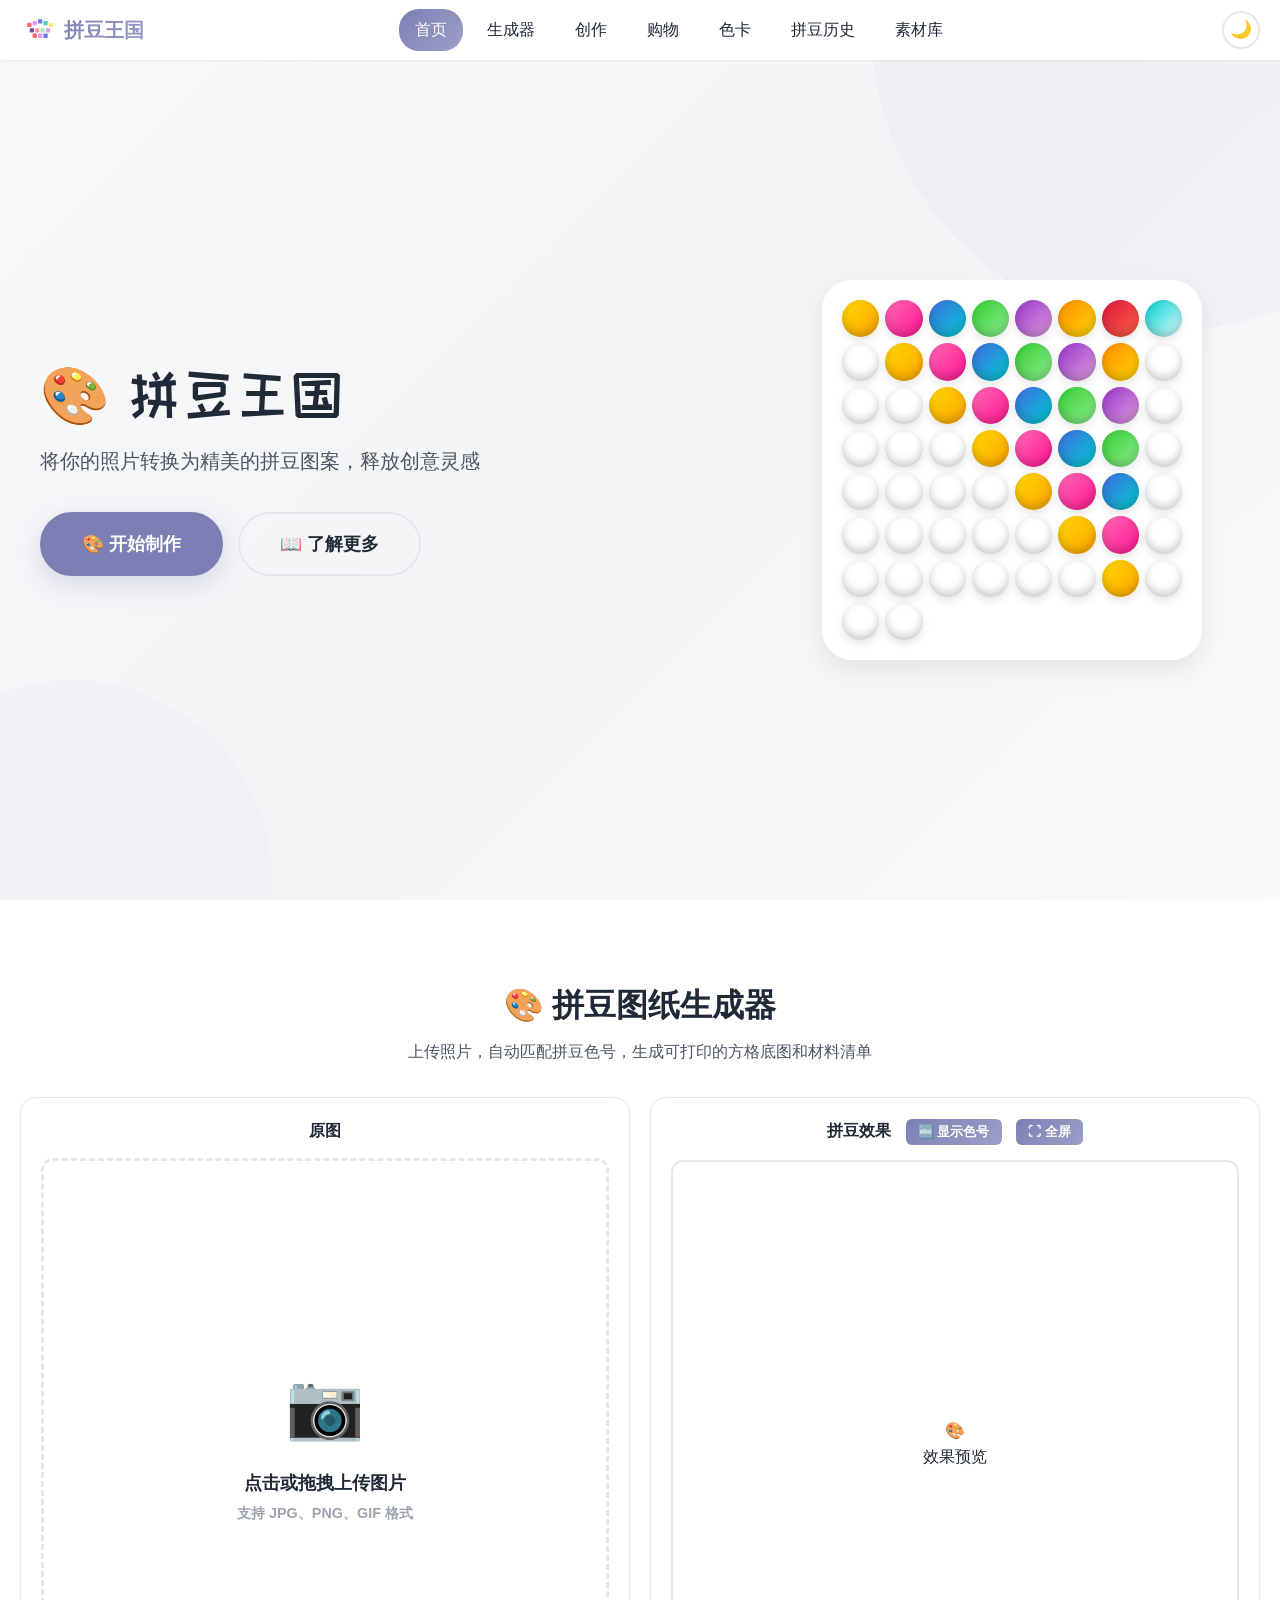
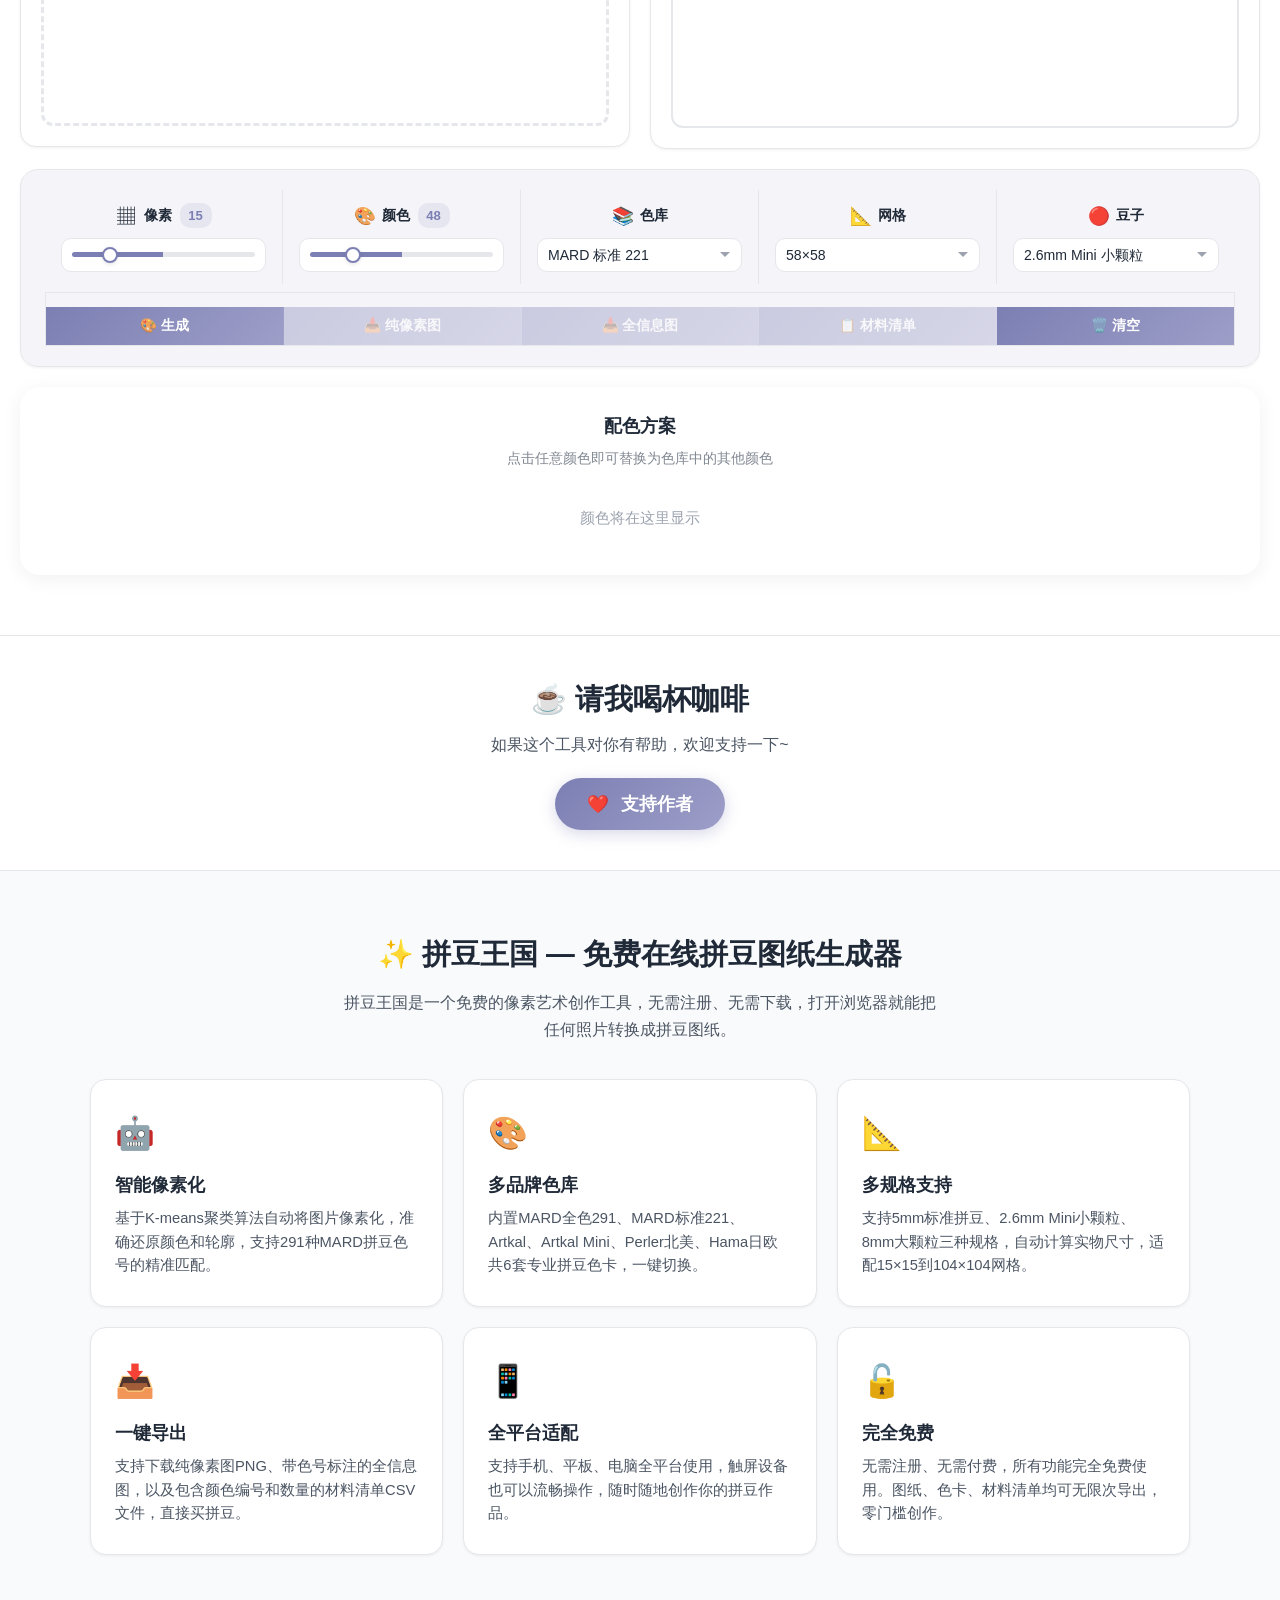
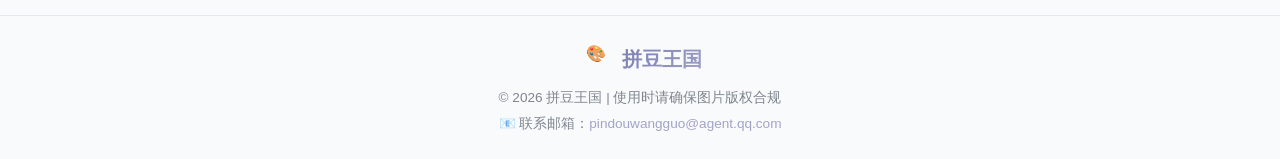
==== commit b1ae86ae: "feat: 创作页与生成器页多项 UI 功能迭代 - 创作页: 上传图片裁剪、缩放重构(工程视图网格+锚点缩放)、网格默认 58×58、统计区颜色全量显示、改网格大小自动重新像素化 - 生成器页: 上" ====
--- a/index.html
+++ b/index.html
@@ -174,6 +174,95 @@
     
     <link rel="stylesheet" href="style.css">
 
+    <!-- 图片裁剪弹窗样式（与创作页共用） -->
+    <style>
+        .crop-modal {
+            position: fixed;
+            inset: 0;
+            z-index: 1000;
+            background: rgba(0,0,0,0.55);
+            display: none;
+            align-items: center;
+            justify-content: center;
+            padding: 16px;
+        }
+        .crop-modal.show { display: flex; }
+        .crop-modal-box {
+            background: #fff;
+            border-radius: 12px;
+            width: min(92vw, 560px);
+            max-height: 88vh;
+            display: flex;
+            flex-direction: column;
+            box-shadow: 0 20px 60px rgba(0,0,0,0.35);
+            overflow: hidden;
+        }
+        .crop-modal-header {
+            display: flex;
+            justify-content: space-between;
+            align-items: center;
+            padding: 12px 16px;
+            font-weight: 600;
+            font-size: 0.95rem;
+            border-bottom: 1px solid var(--border-color);
+        }
+        .crop-close {
+            background: none;
+            border: none;
+            font-size: 1.1rem;
+            line-height: 1;
+            cursor: pointer;
+            color: var(--text-muted);
+            padding: 4px 6px;
+            border-radius: 6px;
+        }
+        .crop-close:hover { background: rgba(0,0,0,0.06); }
+        .crop-stage {
+            position: relative;
+            margin: 16px;
+            max-height: 55vh;
+            overflow: hidden;
+            background: #ececf2;
+            border-radius: 8px;
+            cursor: crosshair;
+            touch-action: none;
+            user-select: none;
+            -webkit-user-select: none;
+        }
+        .crop-stage img {
+            display: block;
+            max-width: 100%;
+            max-height: 55vh;
+            margin: 0 auto;
+            pointer-events: none;
+        }
+        .crop-mask { position: absolute; background: rgba(0,0,0,0.45); pointer-events: none; }
+        .crop-select {
+            position: absolute;
+            border: 2px solid var(--primary-color);
+            box-shadow: 0 0 0 1px rgba(255,255,255,0.85);
+            box-sizing: border-box;
+            pointer-events: none;
+        }
+        .crop-modal-footer {
+            display: flex;
+            justify-content: space-between;
+            align-items: center;
+            gap: 10px;
+            padding: 12px 16px;
+            border-top: 1px solid var(--border-color);
+            flex-wrap: wrap;
+        }
+        .crop-info {
+            font-size: 0.8rem;
+            color: var(--text-muted);
+            flex: 1;
+            min-width: 120px;
+        }
+        .crop-actions { display: flex; gap: 8px; }
+        .crop-actions .btn { padding: 8px 14px; font-size: 0.85rem; }
+    </style>
+
     <!-- 社交分享图 -->
     <meta property="og:image" content="https://pindou.skin/images/og-preview.png">
     <meta property="og:image:width" content="1200">
@@ -279,7 +368,7 @@
 
     <main class="main-content" id="generator">
         <div class="content-wrapper">
-            <h2 class="section-title">🎨 像素画生成器</h2>
+            <h2 class="section-title">🎨 拼豆图纸生成器</h2>
             <p class="section-desc">上传照片，自动匹配拼豆色号，生成可打印的方格底图和材料清单</p>
             <div class="generator-grid">
                 <!-- 预览区：原图上排左，拼豆效果上排右 -->
@@ -356,25 +445,21 @@
                                 <div class="param-head">
                                     <span class="param-icon">📐</span>
                                     <label for="gridSize">网格</label>
-                                    <label class="checkbox-label">
-                                        <input type="checkbox" id="showGrid">
-                                        <span>网格线</span>
-                                    </label>
                                 </div>
                                 <select id="gridSize">
                                     <option value="15x15">15×15</option>
-                                    <option value="29x29" selected>29×29</option>
+                                    <option value="29x29">29×29</option>
                                     <option value="32x32">32×32</option>
-                                    <option value="58x58">58×58</option>
+                                    <option value="58x58" selected>58×58</option>
                                     <option value="64x64">64×64</option>
                                     <option value="87x58">87×58</option>
                                     <option value="104x104">104×104</option>
                                     <option value="custom">自定义</option>
                                 </select>
                                 <span id="customGrid" style="display:none;">
-                                    <input type="number" id="gridWidth" min="5" max="200" value="29">
+                                    <input type="number" id="gridWidth" min="5" max="200" value="58">
                                     <span class="param-times">×</span>
-                                    <input type="number" id="gridHeight" min="5" max="200" value="29">
+                                    <input type="number" id="gridHeight" min="5" max="200" value="58">
                                 </span>
                             </div>
                             <!-- 豆子 -->
@@ -506,6 +591,31 @@
 
     <div id="toast" style="display: none;">消息提示</div>
 
+    <!-- 图片裁剪弹窗 -->
+    <div class="crop-modal" id="cropModal">
+        <div class="crop-modal-box">
+            <div class="crop-modal-header">
+                <span>✂️ 裁剪图片</span>
+                <button class="crop-close" id="cropClose" aria-label="关闭">✕</button>
+            </div>
+            <div class="crop-stage" id="cropStage">
+                <img id="cropImage" alt="待裁剪图片">
+                <div class="crop-mask" id="cropMaskTop"></div>
+                <div class="crop-mask" id="cropMaskBottom"></div>
+                <div class="crop-mask" id="cropMaskLeft"></div>
+                <div class="crop-mask" id="cropMaskRight"></div>
+                <div class="crop-select" id="cropSelect"></div>
+            </div>
+            <div class="crop-modal-footer">
+                <span class="crop-info" id="cropInfo"></span>
+                <div class="crop-actions">
+                    <button class="btn btn-secondary" id="cropReset">🔄 全选</button>
+                    <button class="btn btn-primary" id="cropConfirm">✅ 确认裁剪</button>
+                </div>
+            </div>
+        </div>
+    </div>
+
     <script src="shared.js" defer></script>
     <script src="colors.js" defer></script>
     <script src="script.js" defer></script>
--- a/style.css
+++ b/style.css
@@ -794,6 +794,11 @@
     transform: translateY(-1px);
     box-shadow: 0 3px 10px rgba(var(--primary-rgb), 0.35);
 }
+/* 色号开关激活态：加边框提示当前已开启，底色与全屏按钮一致 */
+.fullscreen-title-btn.active {
+    outline: 2px solid rgba(255, 255, 255, 0.55);
+    outline-offset: 1px;
+}
 
 /* ===== Fullscreen color navigation bar (底部逐色导航) ===== */
 .fs-color-bar {
@@ -927,18 +932,17 @@
     width: 100vw;
     height: 100vh;
     background: #1a1a2e;
-    display: flex !important;
-    align-items: center;
-    justify-content: center;
-    padding: 0 0 60px 0;
+    display: block;
+    overflow: hidden;        /* 超出视口部分由 canvas transform 控制显示区域 */
+    padding: 0 0 56px 0;
 }
 
 .pixel-canvas-wrapper:fullscreen #pixelatedCanvas {
-    /* renderFullRes 已根据视口算好最佳尺寸，无需 CSS 拉伸 */
-    max-width: 100vw;
-    max-height: 100vh;
-    width: auto;
-    height: auto;
+    /* 位置由 JS 的 transform: translate() 控制（锚点缩放 + 拖动平移） */
+    position: absolute;
+    top: 0;
+    left: 0;
+    will-change: transform;
     image-rendering: pixelated;
     image-rendering: crisp-edges;
 }
@@ -948,17 +952,16 @@
     width: 100vw;
     height: 100vh;
     background: #1a1a2e;
-    display: flex !important;
-    align-items: center;
-    justify-content: center;
-    padding: 0 0 60px 0;
+    display: block;
+    overflow: hidden;
+    padding: 0 0 56px 0;
 }
 
 .pixel-canvas-wrapper:-webkit-full-screen #pixelatedCanvas {
-    max-width: 100vw;
-    max-height: 100vh;
-    width: auto;
-    height: auto;
+    position: absolute;
+    top: 0;
+    left: 0;
+    will-change: transform;
     image-rendering: pixelated;
     image-rendering: crisp-edges;
 }
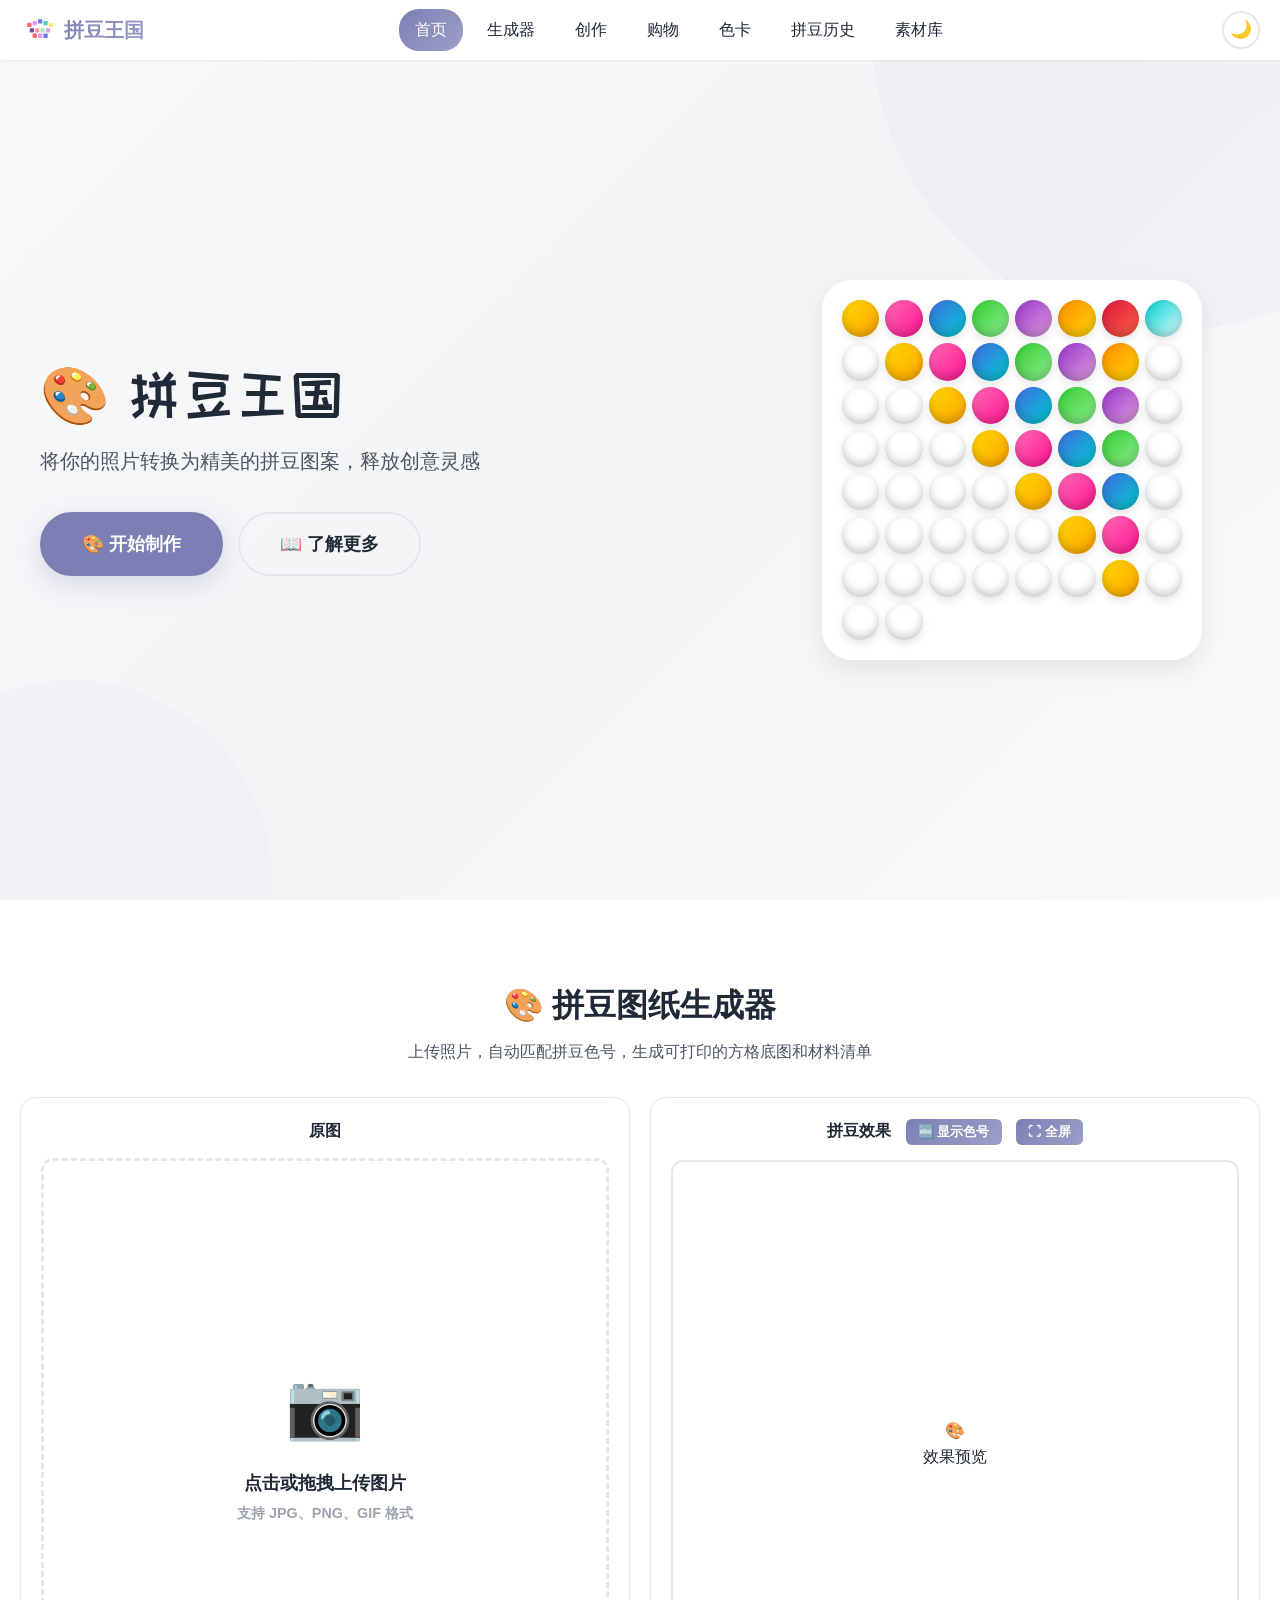
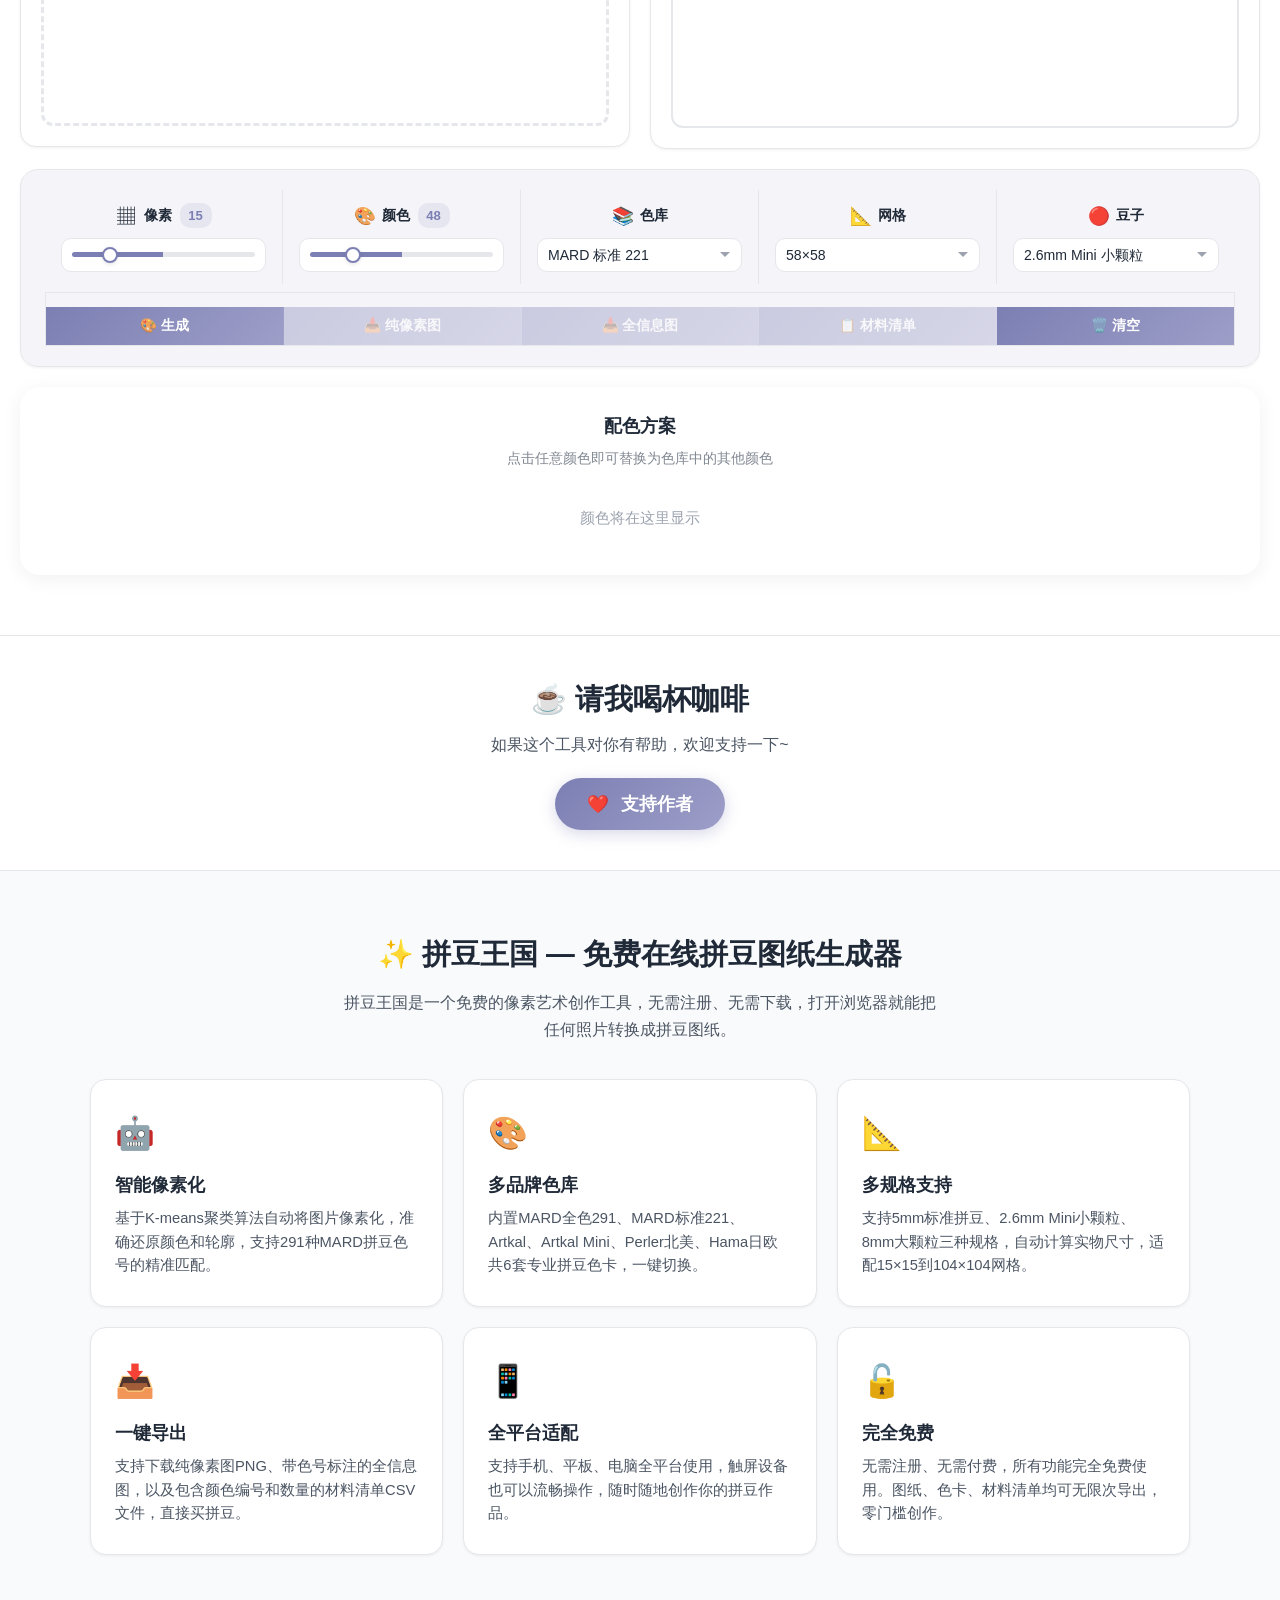
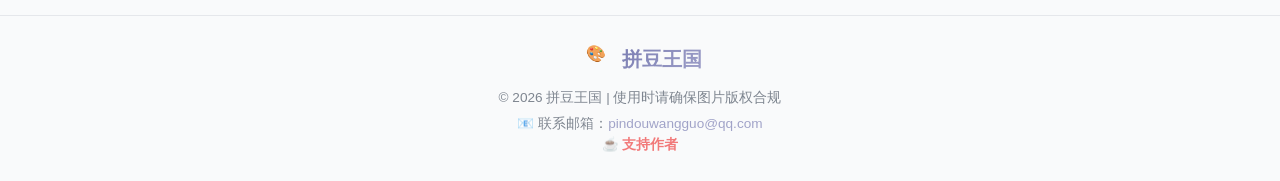
==== commit c6c30309: "feat: 捐赠功能统一由 shared.js 管理 + 页脚赞赏入口 + 邮箱更新 - shared.js: 新增 getDonateModalHTML 统一注入赞赏弹窗，页脚加「支持作者」小链接 " ====
--- a/index.html
+++ b/index.html
@@ -261,6 +261,47 @@
         }
         .crop-actions { display: flex; gap: 8px; }
         .crop-actions .btn { padding: 8px 14px; font-size: 0.85rem; }
+
+        /* ===== 图片预览放大弹窗 ===== */
+        .lightbox {
+            position: fixed;
+            inset: 0;
+            z-index: 3000;
+            display: none;
+            align-items: center;
+            justify-content: center;
+        }
+        .lightbox.show { display: flex; }
+        .lightbox-backdrop {
+            position: absolute;
+            inset: 0;
+            background: rgba(0, 0, 0, 0.78);
+            cursor: zoom-out;
+        }
+        .lightbox-img {
+            position: relative;
+            max-width: 90vw;
+            max-height: 88vh;
+            border-radius: 10px;
+            box-shadow: 0 12px 48px rgba(0, 0, 0, 0.5);
+            background: #fff;
+        }
+        .lightbox-close {
+            position: absolute;
+            top: 18px;
+            right: 22px;
+            width: 40px;
+            height: 40px;
+            border: none;
+            border-radius: 50%;
+            background: rgba(255, 255, 255, 0.22);
+            color: #fff;
+            font-size: 1.1rem;
+            line-height: 1;
+            cursor: pointer;
+            transition: background 0.15s;
+        }
+        .lightbox-close:hover { background: rgba(255, 255, 255, 0.38); }
     </style>
 
     <!-- 社交分享图 -->
@@ -454,12 +495,13 @@
                                     <option value="64x64">64×64</option>
                                     <option value="87x58">87×58</option>
                                     <option value="104x104">104×104</option>
+                                    <option value="250x250">250×250</option>
                                     <option value="custom">自定义</option>
                                 </select>
                                 <span id="customGrid" style="display:none;">
-                                    <input type="number" id="gridWidth" min="5" max="200" value="58">
+                                    <input type="number" id="gridWidth" min="5" max="252" value="58">
                                     <span class="param-times">×</span>
-                                    <input type="number" id="gridHeight" min="5" max="200" value="58">
+                                    <input type="number" id="gridHeight" min="5" max="252" value="58">
                                 </span>
                             </div>
                             <!-- 豆子 -->
@@ -532,19 +574,6 @@
             </button>
         </div>
     </section>
-
-    <!-- 赞赏弹窗 -->
-    <div class="modal" id="donateModal">
-        <div class="donate-modal">
-            <span class="modal-close" id="donateClose">&times;</span>
-            <h2>☕ 请我喝杯咖啡</h2>
-            <p>感谢你的支持 💛</p>
-            <div class="donate-qrcode">
-                <img src="images/wechat_donate.png" alt="微信赞赏码">
-            </div>
-            <p class="donate-tip">用微信扫一扫即可赞赏</p>
-        </div>
-    </div>
 
     <!-- 功能特色 -->
     <section class="features-section">
@@ -616,8 +645,16 @@
         </div>
     </div>
 
+    <!-- 图片预览放大弹窗 -->
+    <div class="lightbox" id="previewLightbox">
+        <div class="lightbox-backdrop" id="previewLightboxBackdrop"></div>
+        <img class="lightbox-img" id="previewLightboxImg" alt="预览大图">
+        <button class="lightbox-close" id="previewLightboxClose" aria-label="关闭">✕</button>
+    </div>
+
     <script src="shared.js" defer></script>
     <script src="colors.js" defer></script>
+    <script src="common.js" defer></script>
     <script src="script.js" defer></script>
 </body>
 </html>
--- a/style.css
+++ b/style.css
@@ -1168,6 +1168,13 @@
     gap: 6px;
 }
 
+.btn:disabled {
+    opacity: 0.5;
+    cursor: not-allowed;
+    box-shadow: none;
+    transform: none !important;
+}
+
 .btn-xl {
     padding: 15px 28px;
     font-size: 1.05rem;
@@ -1204,6 +1211,21 @@
 }
 
 .btn-outline:disabled {
+    opacity: 0.4;
+    cursor: not-allowed;
+}
+
+/* 次级按钮：白底 + 边框，视觉弱于主按钮 */
+.btn-secondary {
+    background: #fff;
+    color: var(--text-dark);
+    border: 1.5px solid var(--border-color);
+}
+.btn-secondary:hover:not(:disabled) {
+    border-color: var(--primary-color);
+    background: rgba(124, 127, 179, 0.06);
+}
+.btn-secondary:disabled {
     opacity: 0.4;
     cursor: not-allowed;
 }
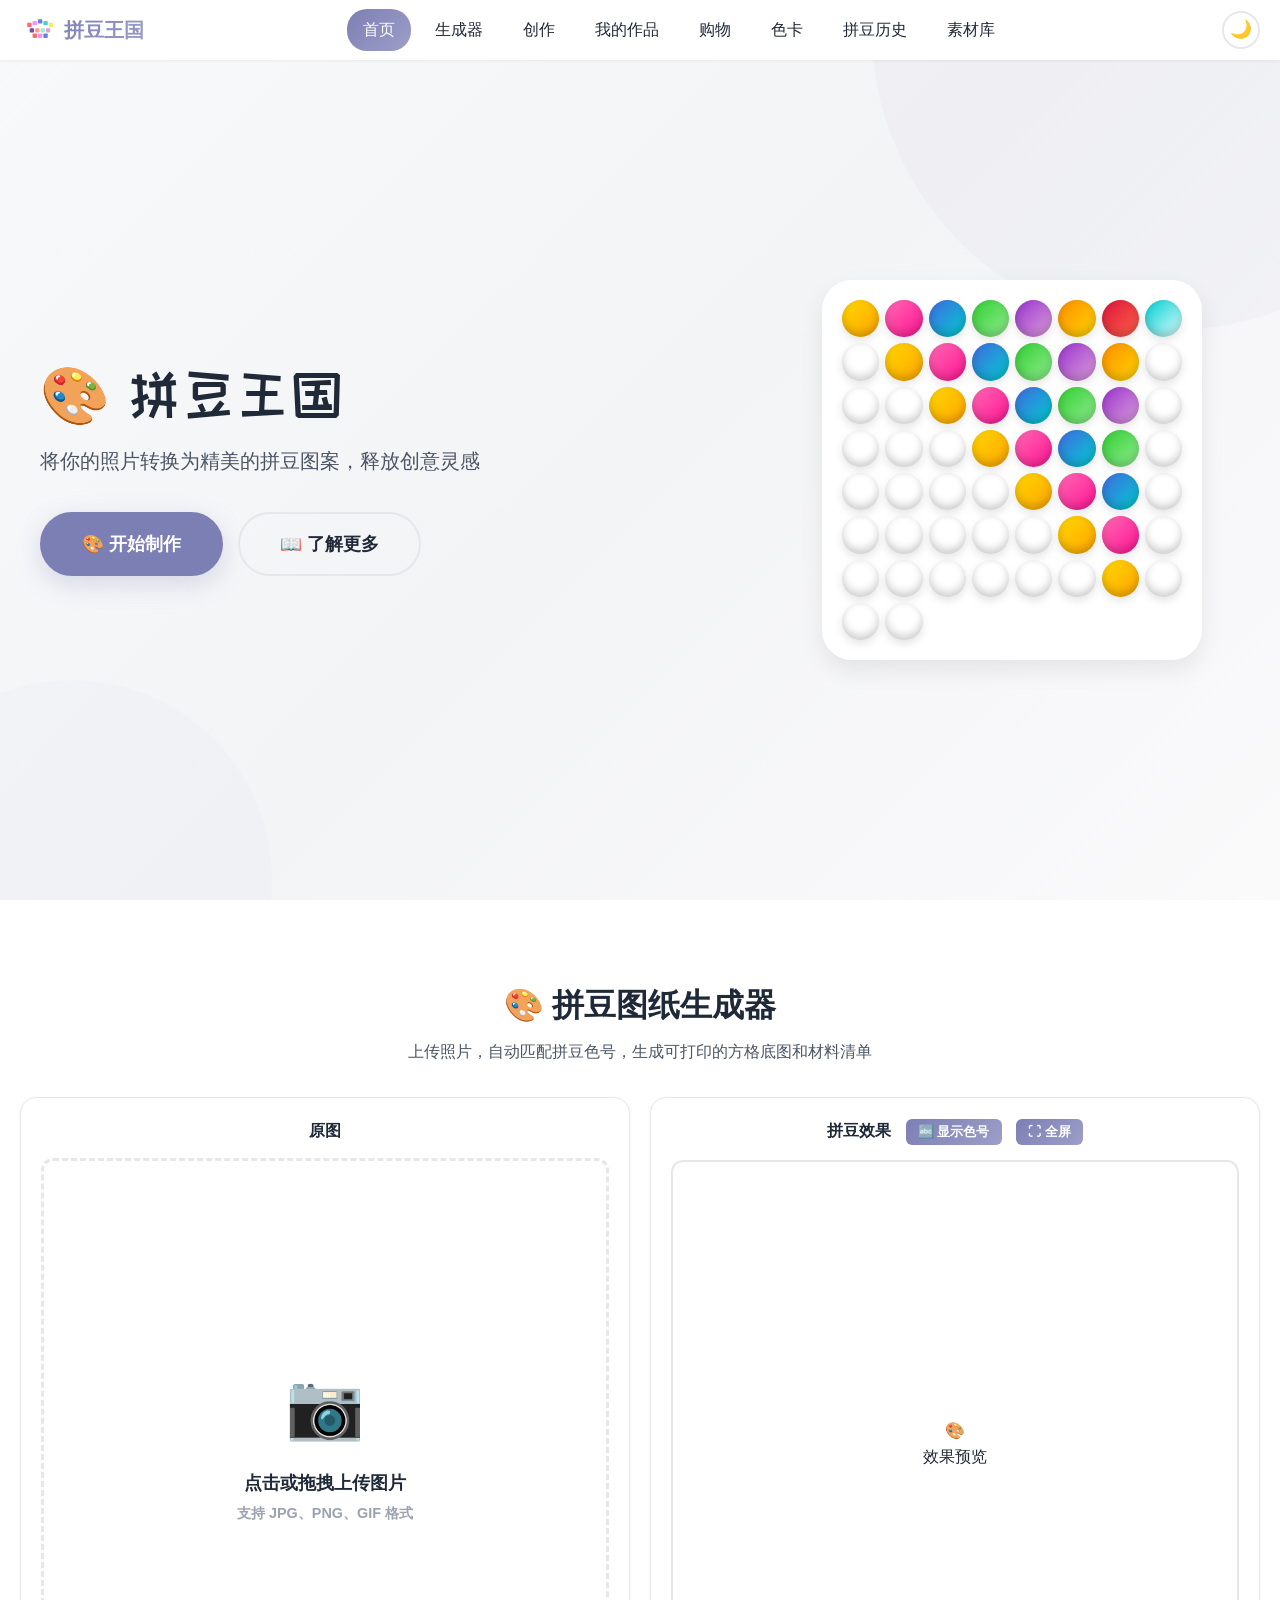
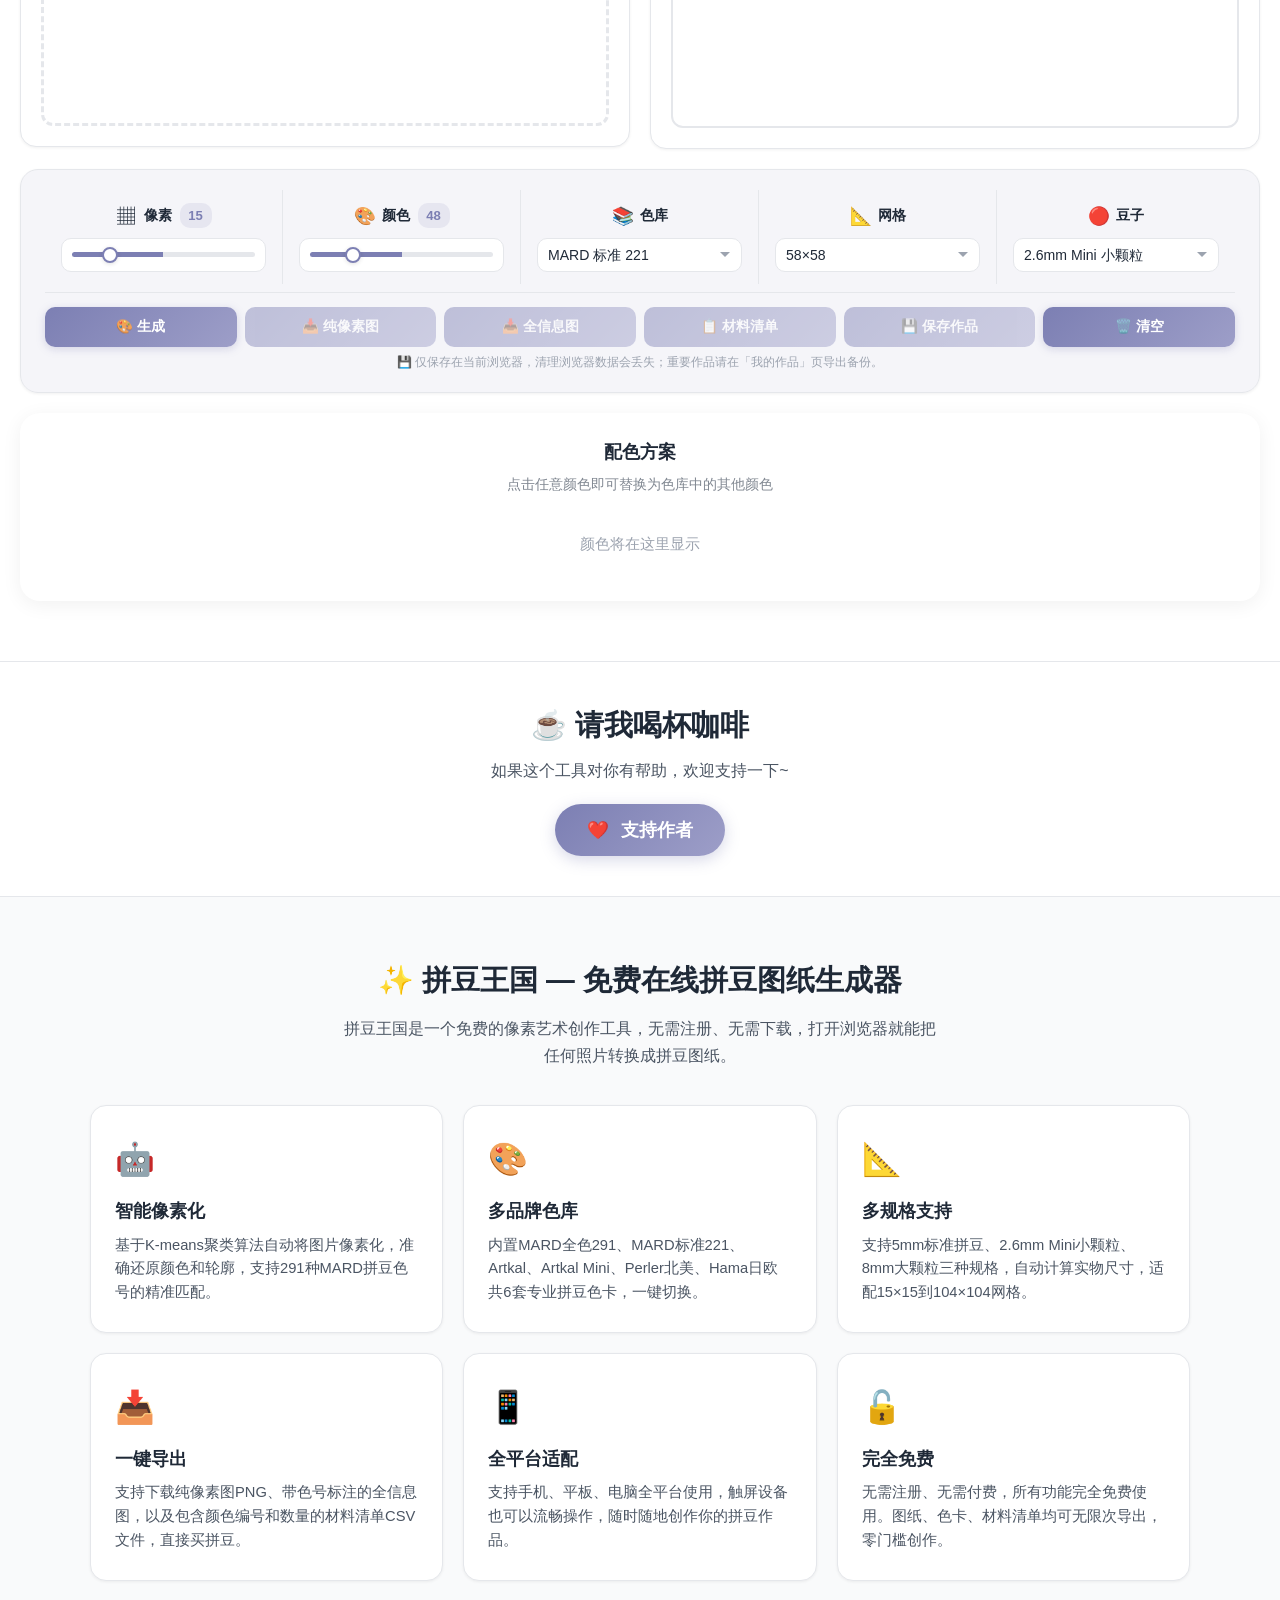
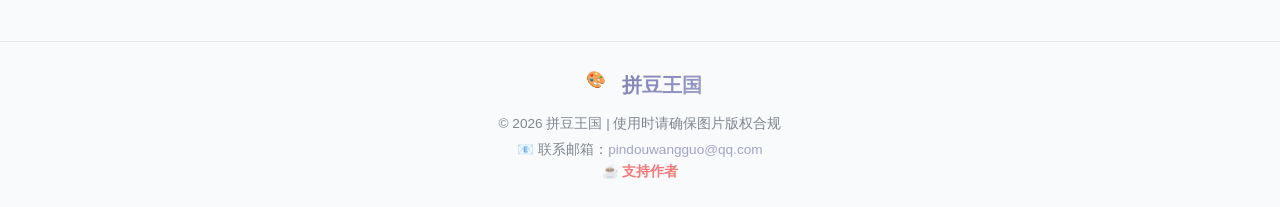
==== commit 61ce34d8: "feat: 新增本地历史作品功能（保存/加载/导出/导入/重命名/删除）" ====
--- a/index.html
+++ b/index.html
@@ -523,8 +523,10 @@
                             <button id="downloadPureBtn" class="btn-export" disabled>📥 纯像素图</button>
                             <button id="downloadFullBtn" class="btn-export" disabled>📥 全信息图</button>
                             <button id="exportCsvBtn" class="btn-export" disabled>📋 材料清单</button>
+                            <button id="saveProjectBtn" class="btn-export" disabled>💾 保存作品</button>
                             <button id="clearBtn" class="btn-export">🗑️ 清空</button>
                         </div>
+                        <p style="font-size:0.75rem;color:var(--text-muted);margin-top:6px;text-align:center;">💾 仅保存在当前浏览器，清理浏览器数据会丢失；重要作品请在「我的作品」页导出备份。</p>
                     </div>
                 </div>
 
@@ -655,6 +657,7 @@
     <script src="shared.js" defer></script>
     <script src="colors.js" defer></script>
     <script src="common.js" defer></script>
+    <script src="storage.js" defer></script>
     <script src="script.js" defer></script>
 </body>
 </html>
--- a/style.css
+++ b/style.css
@@ -973,27 +973,26 @@
     margin-top: 8px;
     padding-top: 14px;
     border-top: 1px solid var(--border-color);
-    border-radius: 0;
-    overflow: hidden;
 }
 
 .export-group {
     display: flex;
-    border: 1.5px solid var(--border-color);
-    border-radius: 14px;
-    overflow: hidden;
+    flex-wrap: wrap;
+    gap: 8px;
 }
 
 .btn-export {
     flex: 1;
-    padding: 10px 12px;
+    min-width: 108px;
+    padding: 11px 14px;
     font-size: 0.85rem;
     font-weight: 600;
     color: #fff;
     background: var(--bg-gradient);
     border: none;
-    border-right: 1px solid rgba(255,255,255,0.25);
+    border-radius: 10px;
     cursor: pointer;
+    box-shadow: 0 2px 8px rgba(var(--primary-rgb), 0.28);
     transition: all 0.15s ease;
     display: inline-flex;
     align-items: center;
@@ -1002,17 +1001,16 @@
     white-space: nowrap;
 }
 
-.btn-export:last-child {
-    border-right: none;
-}
-
 .btn-export:hover:not(:disabled) {
     background: var(--primary-hover);
+    box-shadow: 0 4px 14px rgba(var(--primary-rgb), 0.4);
+    transform: translateY(-1px);
 }
 
 .btn-export:disabled {
-    opacity: 0.35;
+    opacity: 0.45;
     cursor: not-allowed;
+    box-shadow: none;
 }
 
 
